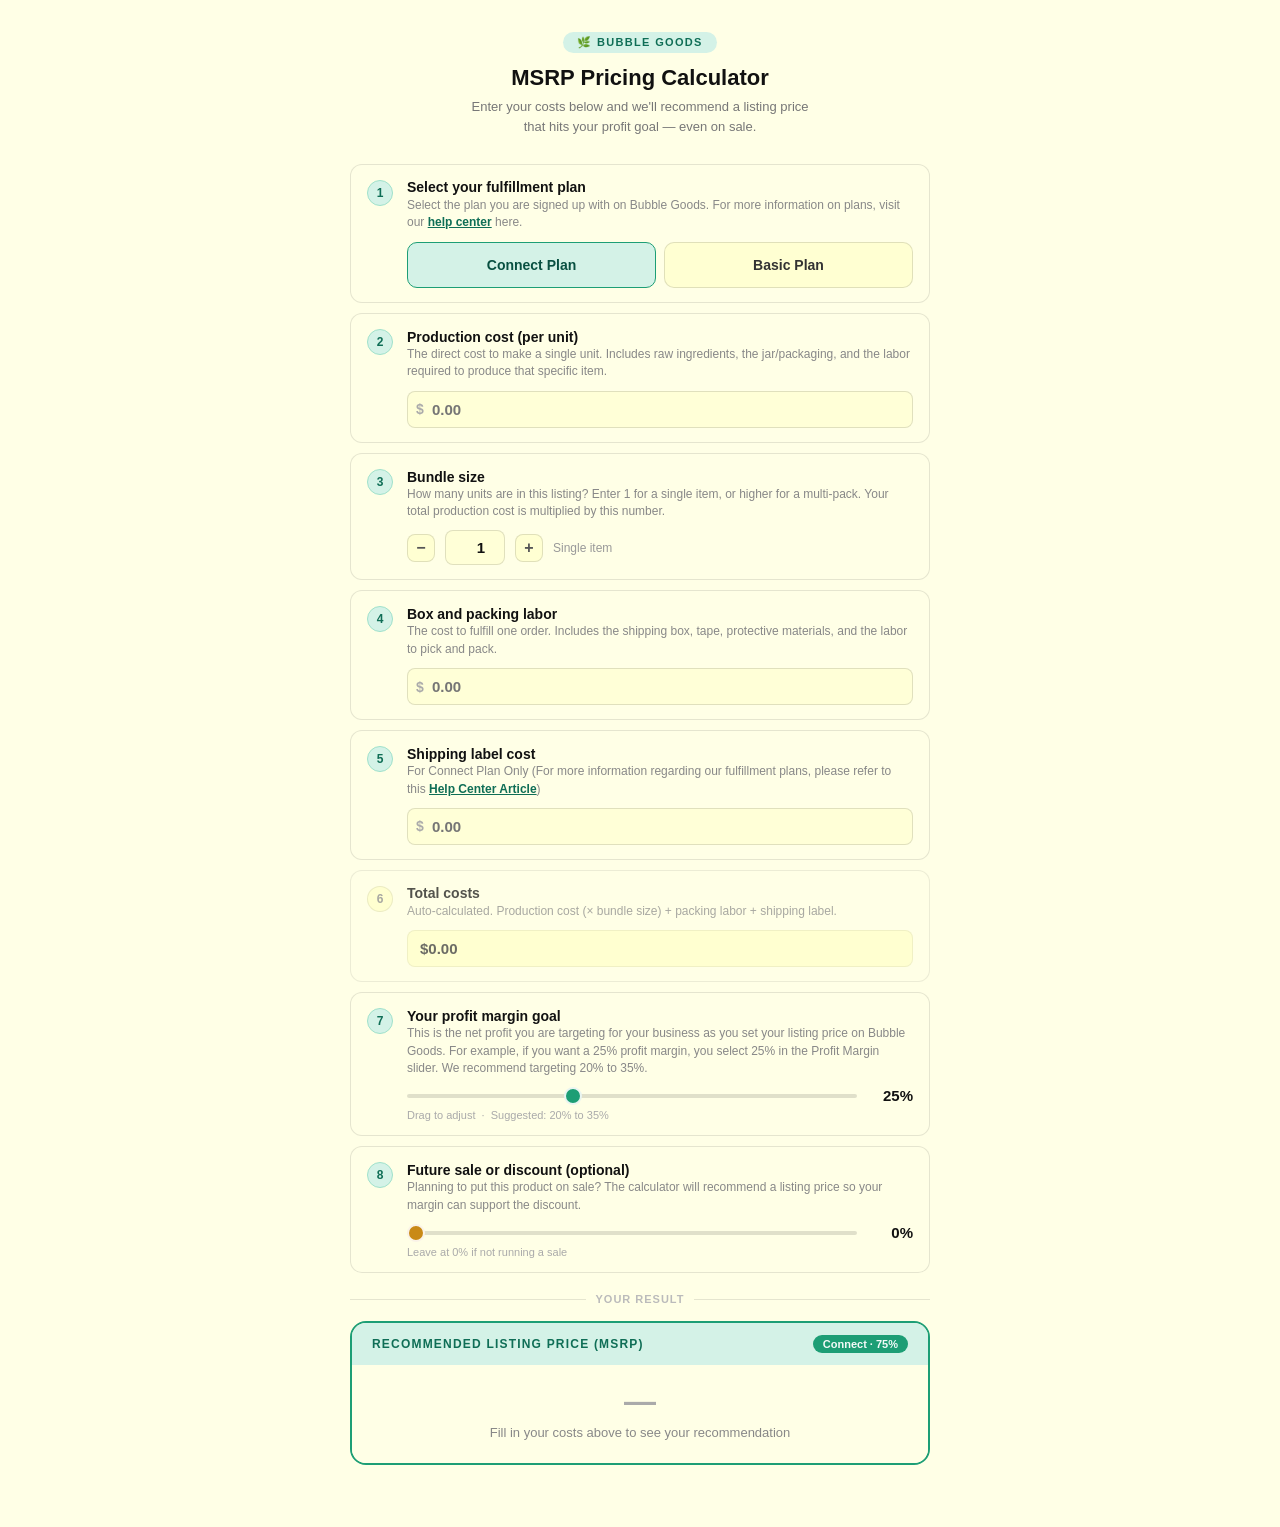
==== calculator.html @ 81b09c40 "Refine step descriptions and add help center link Updated step descriptions and added help center li" ====
<!DOCTYPE html>
<html lang="en">
<head>
<meta charset="UTF-8">
<meta name="viewport" content="width=device-width, initial-scale=1.0">
<title>Bubble Goods MSRP Calculator</title>
<style>
  * { box-sizing: border-box; margin: 0; padding: 0; }

  body {
    font-family: -apple-system, BlinkMacSystemFont, 'Segoe UI', Helvetica, Arial, sans-serif;
    background: #FFFFE6;
    color: #1a1a1a;
    padding: 32px 20px 48px;
  }
  .wrap { max-width: 580px; margin: 0 auto; }

  /* ── Header ── */
  .header { text-align: center; margin-bottom: 28px; }
  .eyebrow { display: inline-block; font-size: 11px; font-weight: 700; letter-spacing: 0.12em; text-transform: uppercase; color: #0f6e56; background: #d4f2e7; border-radius: 99px; padding: 4px 14px; margin-bottom: 12px; }
  .main-title { font-size: 22px; font-weight: 700; color: #111; margin-bottom: 6px; }
  .main-sub { font-size: 13px; color: #777; line-height: 1.5; }

  /* ── Step list ── */
  .step-list { display: flex; flex-direction: column; gap: 10px; margin-bottom: 20px; }
  .step-card { background: #FFFFE6; border: 1px solid rgba(0,0,0,0.1); border-radius: 12px; padding: 14px 16px; display: flex; align-items: flex-start; gap: 14px; }
  .step-card.dimmed { opacity: 0.72; }
  .step-card.hidden { display: none; }
  .snum { width: 26px; height: 26px; border-radius: 50%; background: #FFFFC8; border: 1px solid rgba(0,0,0,0.1); font-size: 12px; font-weight: 700; color: #888; display: flex; align-items: center; justify-content: center; flex-shrink: 0; margin-top: 1px; }
  .snum.green { background: #d4f2e7; color: #0f6e56; border-color: #9fe1cb; }
  .sbody { flex: 1; min-width: 0; } /* min-width: 0 prevents flex item from overflowing parent */
  .slabel { font-size: 14px; font-weight: 700; color: #111; margin-bottom: 2px; }
  .sdesc { font-size: 12px; color: #888; margin-bottom: 10px; line-height: 1.45; }
  .sdesc a { color: #0f6e56; text-decoration: underline; font-weight: 600; }
  .sdesc a:hover { color: #074d35; }

  /* ── Plan picker ── */
  .plan-picker { display: grid; grid-template-columns: 1fr 1fr; gap: 8px; }
  .plan-btn { padding: 14px 8px; border: 1.5px solid rgba(0,0,0,0.12); border-radius: 10px; background: #FFFFD2; cursor: pointer; text-align: center; transition: all 0.15s; font: inherit; }
  .plan-btn:hover { border-color: rgba(0,0,0,0.25); }
  .plan-btn:focus-visible { outline: 2px solid #1d9e75; outline-offset: 2px; }
  .plan-btn[aria-pressed="true"] { border-color: #1d9e75; background: #d4f2e7; }
  .plan-btn .pname { font-size: 14px; font-weight: 700; color: #333; display: block; }
  .plan-btn[aria-pressed="true"] .pname { color: #085041; }

  /* ── Inputs ── */
  .input-wrap { position: relative; }
  .ipfx { position: absolute; left: 9px; top: 50%; transform: translateY(-50%); font-size: 14px; font-weight: 600; color: #aaa; pointer-events: none; }
  .step-input { width: 100%; padding: 9px 12px 9px 24px; border: 1.5px solid rgba(0,0,0,0.12); border-radius: 8px; font-size: 15px; font-weight: 600; color: #111; background: #FFFFD7; outline: none; transition: border-color 0.15s; -moz-appearance: textfield; }
  .step-input.no-prefix { padding-left: 12px; }
  .step-input::-webkit-outer-spin-button,
  .step-input::-webkit-inner-spin-button { -webkit-appearance: none; margin: 0; }
  .step-input:focus { border-color: #1d9e75; background: rgba(255,255,255,0.9); }
  .step-input:focus-visible { outline: 2px solid #1d9e75; outline-offset: 1px; }
  .step-input.has-error { border-color: #c0392b; background: #fff8f8; }
  .step-input.disabled-look { opacity: 0.5; cursor: not-allowed; }

  .field-error { display: none; font-size: 11px; color: #c0392b; margin-top: 5px; font-weight: 600; }
  .field-error.visible { display: block; }
  .field-warn { display: none; font-size: 11px; color: #996600; margin-top: 5px; font-weight: 600; }
  .field-warn.visible { display: block; }

  .auto-val { font-size: 15px; font-weight: 700; color: #333; background: #FFFFC8; border: 1px solid rgba(0,0,0,0.08); border-radius: 8px; padding: 9px 12px; }

  /* ── Sliders ── */
  .slider-row { display: flex; align-items: center; gap: 12px; margin-top: 4px; }
  .slider-track { flex: 1; -webkit-appearance: none; appearance: none; height: 4px; border-radius: 2px; background: rgba(0,0,0,0.12); outline: none; cursor: pointer; }
  .slider-track::-webkit-slider-thumb { -webkit-appearance: none; width: 18px; height: 18px; border-radius: 50%; background: #1d9e75; border: 2px solid rgba(255,255,255,0.9); cursor: pointer; }
  .slider-track::-moz-range-thumb { width: 18px; height: 18px; border-radius: 50%; background: #1d9e75; border: 2px solid rgba(255,255,255,0.9); cursor: pointer; }
  .slider-track:focus-visible { outline: 2px solid #1d9e75; outline-offset: 4px; border-radius: 4px; }
  .slider-track.discount-track::-webkit-slider-thumb { background: #c98a16; }
  .slider-track.discount-track::-moz-range-thumb { background: #c98a16; }
  .slider-val { font-size: 15px; font-weight: 700; color: #111; min-width: 44px; text-align: right; }
  .slider-hint { font-size: 11px; color: #aaa; margin-top: 5px; }

  /* ── Bundle stepper ── */
  .bundle-row { display: flex; align-items: center; gap: 10px; }
  .bundle-btn { width: 28px; height: 28px; border: 1.5px solid rgba(0,0,0,0.12); border-radius: 8px; background: #FFFFD2; font-size: 16px; font-weight: 700; color: #555; cursor: pointer; display: flex; align-items: center; justify-content: center; flex-shrink: 0; font-family: inherit; }
  .bundle-btn:hover { border-color: #1d9e75; color: #1d9e75; }
  .bundle-btn:focus-visible { outline: 2px solid #1d9e75; outline-offset: 2px; }
  .bundle-input { width: 60px; text-align: center; padding: 8px 0; }
  .bundle-hint { font-size: 12px; color: #999; }

  /* ── Divider ── */
  .divider { display: flex; align-items: center; gap: 10px; margin: 20px 0 16px; }
  .divider-line { flex: 1; height: 1px; background: rgba(0,0,0,0.1); }
  .divider-text { font-size: 11px; font-weight: 700; letter-spacing: 0.09em; text-transform: uppercase; color: #bbb; }

  /* ── Result card ── */
  .result-card { border: 2px solid #1d9e75; border-radius: 16px; overflow: hidden; margin-bottom: 14px; }
  .result-header { background: #d4f2e7; padding: 12px 20px; display: flex; align-items: center; justify-content: space-between; flex-wrap: wrap; gap: 6px; }
  .result-label-text { font-size: 12px; font-weight: 700; text-transform: uppercase; letter-spacing: 0.1em; color: #0f6e56; }
  .result-badges { display: flex; gap: 6px; flex-wrap: wrap; }
  .result-badge { font-size: 11px; font-weight: 700; background: #1d9e75; color: rgba(255,255,255,0.95); border-radius: 99px; padding: 3px 10px; }
  .result-badge.bundle { background: #2c7be5; }
  .result-badge.sale { background: #c98a16; }
  .result-body { padding: 20px; text-align: center; background: #FFFFE6; }
  .result-price { font-size: 48px; font-weight: 800; color: #085041; line-height: 1; margin-bottom: 6px; transition: color 0.15s; }
  .result-price.muted { color: #aaa; font-size: 32px; }
  .result-price.error-color { color: #c0392b; font-size: 22px; }
  .result-hint { font-size: 13px; color: #888; line-height: 1.5; }

  /* ── Sale preview ── */
  .sale-preview { display: none; margin-top: 14px; padding-top: 14px; border-top: 1px dashed rgba(0,0,0,0.15); }
  .sale-preview.visible { display: block; }
  .sale-row { display: flex; justify-content: space-between; align-items: center; padding: 4px 0; font-size: 13px; color: #666; }
  .sale-row span:last-child { font-weight: 700; color: #333; }
  .sale-row.highlight span:last-child { color: #c98a16; font-size: 15px; }
  .sale-row.profit-pos span:last-child { color: #0f6e56; }
  .sale-row.profit-neg span:last-child { color: #c0392b; }

  /* ── Summary box ── */
  .summary-box { background: #FFFFD2; border: 1px solid rgba(0,0,0,0.08); border-radius: 12px; padding: 14px 16px; margin-bottom: 12px; display: none; }
  .srow { display: flex; justify-content: space-between; font-size: 13px; padding: 3px 0; color: #666; }
  .srow span:last-child { font-weight: 600; color: #333; }
  .srow.stotal { font-weight: 700; color: #111; border-top: 1px solid rgba(0,0,0,0.08); margin-top: 6px; padding-top: 8px; }
  .srow.stotal span:last-child { color: #111; }
  .srow.ssep { margin-top: 8px; }

  /* ── Alerts ── */
  .alert { display: none; border-radius: 10px; padding: 11px 14px; font-size: 12px; line-height: 1.55; margin-bottom: 10px; }
  .alert.visible { display: block; }
  .alert-warn { background: #fff8ec; border: 1px solid #f0c060; color: #7a5000; }
  .alert-warn strong { color: #5a3800; }
  .alert-error { background: #fff0f0; border: 1px solid #f5a0a0; color: #8b1a1a; }
  .alert-error strong { color: #6b0000; }

  /* ── Smart shipping warning ── */
  .smart-warning { display: none; background: #fff8ec; border: 1.5px solid #f0c060; border-radius: 12px; padding: 14px 16px; margin-bottom: 12px; font-size: 13px; color: #5a3800; line-height: 1.55; }
  .smart-warning.visible { display: block; }
  .smart-warning .sw-title { display: flex; align-items: center; gap: 6px; font-weight: 700; color: #5a3800; margin-bottom: 4px; font-size: 13px; }
  .smart-warning .sw-icon { font-size: 14px; }
  .smart-warning strong { color: #3a2400; }
  .smart-warning .sw-suggest { margin-top: 6px; padding-top: 6px; border-top: 1px dashed rgba(122,80,0,0.3); font-size: 12px; color: #7a5000; }

  /* Screen reader only */
  .sr-only { position: absolute; width: 1px; height: 1px; padding: 0; margin: -1px; overflow: hidden; clip: rect(0,0,0,0); white-space: nowrap; border: 0; }
</style>
</head>
<body>
<div class="wrap">

  <header class="header">
    <div class="eyebrow">🌿 Bubble Goods</div>
    <h1 class="main-title">MSRP Pricing Calculator</h1>
    <p class="main-sub">Enter your costs below and we'll recommend a listing price<br>that hits your profit goal — even on sale.</p>
  </header>

  <div class="step-list">

    <!-- Step 1: Plan selection -->
    <div class="step-card" data-step>
      <div class="snum green" aria-hidden="true">1</div>
      <div class="sbody">
        <div class="slabel" id="step-1-label">Select your fulfillment plan</div>
        <div class="sdesc" id="step-1-desc">Select the plan you are signed up with on Bubble Goods. For more information on plans, visit our <a href="https://bubblegoods.zendesk.com/hc/en-us/articles/29659182467604-Selling-on-Bubble-Goods-Plans-Fees-Fulfillment-Overview" target="_blank" rel="noopener noreferrer">help center</a> here.</div>
        <div class="plan-picker" role="group" aria-labelledby="step-1-label">
          <button type="button" class="plan-btn" id="btn-connect" aria-pressed="true" data-plan="connect">
            <span class="pname">Connect Plan</span>
          </button>
          <button type="button" class="plan-btn" id="btn-basic" aria-pressed="false" data-plan="basic">
            <span class="pname">Basic Plan</span>
          </button>
        </div>
      </div>
    </div>

    <!-- Step 2: Production cost -->
    <div class="step-card" data-step>
      <div class="snum green" aria-hidden="true">2</div>
      <div class="sbody">
        <label class="slabel" for="cogs">Production cost (per unit)</label>
        <div class="sdesc" id="cogs-desc">The direct cost to make a single unit. Includes raw ingredients, the jar/packaging, and the labor required to produce that specific item.</div>
        <div class="input-wrap">
          <span class="ipfx" aria-hidden="true">$</span>
          <input class="step-input" type="number" id="cogs" min="0" step="0.01" placeholder="0.00" inputmode="decimal" autocomplete="off" aria-describedby="cogs-desc cogs-err cogs-warn">
        </div>
        <div class="field-error" id="cogs-err" role="alert"></div>
        <div class="field-warn" id="cogs-warn" aria-live="polite"></div>
      </div>
    </div>

    <!-- Step 3: Bundle size -->
    <div class="step-card" data-step>
      <div class="snum green" aria-hidden="true">3</div>
      <div class="sbody">
        <label class="slabel" for="bundle">Bundle size</label>
        <div class="sdesc" id="bundle-desc">How many units are in this listing? Enter 1 for a single item, or higher for a multi-pack. Your total production cost is multiplied by this number.</div>
        <div class="bundle-row">
          <button type="button" class="bundle-btn" id="bundle-minus" aria-label="Decrease bundle size">−</button>
          <input class="step-input bundle-input no-prefix" type="number" id="bundle" min="1" max="50" step="1" value="1" inputmode="numeric" autocomplete="off" aria-describedby="bundle-desc bundle-warn">
          <button type="button" class="bundle-btn" id="bundle-plus" aria-label="Increase bundle size">+</button>
          <span class="bundle-hint" id="bundle-hint" aria-live="polite">Single item</span>
        </div>
        <div class="field-warn" id="bundle-warn" aria-live="polite"></div>
      </div>
    </div>

    <!-- Step 4: Fulfillment -->
    <div class="step-card" data-step>
      <div class="snum green" aria-hidden="true">4</div>
      <div class="sbody">
        <label class="slabel" for="fulfillment">Box and packing labor</label>
        <div class="sdesc" id="ful-desc">The cost to fulfill one order. Includes the shipping box, tape, protective materials, and the labor to pick and pack.</div>
        <div class="input-wrap">
          <span class="ipfx" aria-hidden="true">$</span>
          <input class="step-input" type="number" id="fulfillment" min="0" step="0.01" placeholder="0.00" inputmode="decimal" autocomplete="off" aria-describedby="ful-desc ful-err ful-warn">
        </div>
        <div class="field-error" id="ful-err" role="alert"></div>
        <div class="field-warn" id="ful-warn" aria-live="polite"></div>
      </div>
    </div>

    <!-- Step 5: Shipping (hidden when Basic Plan selected) -->
    <div class="step-card" id="shipping-card" data-step>
      <div class="snum green" aria-hidden="true">5</div>
      <div class="sbody">
        <label class="slabel" for="shipping">Shipping label cost</label>
        <div class="sdesc" id="ship-desc"></div>
        <div class="input-wrap">
          <span class="ipfx" aria-hidden="true">$</span>
          <input class="step-input" type="number" id="shipping" min="0" step="0.01" placeholder="0.00" inputmode="decimal" autocomplete="off" aria-describedby="ship-desc ship-err ship-warn">
        </div>
        <div class="field-error" id="ship-err" role="alert"></div>
        <div class="field-warn" id="ship-warn" aria-live="polite"></div>
      </div>
    </div>

    <!-- Step 6: Total costs (auto) -->
    <div class="step-card dimmed" data-step>
      <div class="snum" aria-hidden="true">6</div>
      <div class="sbody">
        <div class="slabel">Total costs</div>
        <div class="sdesc">Auto-calculated. Production cost (× bundle size) + packing labor + shipping label.</div>
        <div class="auto-val" id="total-display" aria-live="polite">$0.00</div>
      </div>
    </div>

    <!-- Step 7: Margin slider -->
    <div class="step-card" data-step>
      <div class="snum green" aria-hidden="true">7</div>
      <div class="sbody">
        <label class="slabel" for="margin">Your profit margin goal</label>
        <div class="sdesc" id="margin-desc">This is the net profit you are targeting for your business as you set your listing price on Bubble Goods. For example, if you want a 25% profit margin, you select 25% in the Profit Margin slider. We recommend targeting 20% to 35%.</div>
        <div class="slider-row">
          <input class="slider-track" type="range" id="margin" min="5" max="60" value="25" step="1" aria-describedby="margin-desc margin-warn" aria-valuemin="5" aria-valuemax="60" aria-valuenow="25">
          <span class="slider-val" id="margin-display" aria-live="polite">25%</span>
        </div>
        <div class="slider-hint">Drag to adjust &nbsp;·&nbsp; Suggested: 20% to 35%</div>
        <div class="field-warn" id="margin-warn" style="margin-top:6px;" aria-live="polite"></div>
      </div>
    </div>

    <!-- Step 8: Discount slider -->
    <div class="step-card" data-step>
      <div class="snum green" aria-hidden="true">8</div>
      <div class="sbody">
        <label class="slabel" for="discount">Future sale or discount (optional)</label>
        <div class="sdesc" id="discount-desc">Planning to put this product on sale? The calculator will recommend a listing price so your margin can support the discount.</div>
        <div class="slider-row">
          <input class="slider-track discount-track" type="range" id="discount" min="0" max="60" value="0" step="1" aria-describedby="discount-desc discount-warn" aria-valuemin="0" aria-valuemax="60" aria-valuenow="0">
          <span class="slider-val" id="discount-display" aria-live="polite">0%</span>
        </div>
        <div class="slider-hint">Leave at 0% if not running a sale</div>
        <div class="field-warn" id="discount-warn" style="margin-top:6px;" aria-live="polite"></div>
      </div>
    </div>

  </div>

  <!-- Alerts -->
  <div class="alert alert-error" id="alert-denom-error" role="alert">
    <strong>Margin too high:</strong> Your profit goal cannot equal or exceed your plan share percentage. Either lower your margin goal or switch to a higher-share plan.
  </div>
  <div class="alert alert-warn" id="alert-denom-small" role="alert">
    <strong>Heads up — extreme result:</strong> Your margin goal is very close to your plan share, which produces an unusually high price. Consider lowering your margin slightly for a realistic listing price.
  </div>

  <div class="divider" role="presentation">
    <div class="divider-line"></div>
    <div class="divider-text">Your result</div>
    <div class="divider-line"></div>
  </div>

  <!-- Result -->
  <section class="result-card" aria-labelledby="result-label">
    <div class="result-header">
      <span class="result-label-text" id="result-label">Recommended listing price (MSRP)</span>
      <span class="result-badges" id="result-badges">
        <span class="result-badge">Connect · 75%</span>
      </span>
    </div>
    <div class="result-body">
      <div class="result-price muted" id="msrp-output" aria-live="polite">—</div>
      <div class="result-hint" id="msrp-hint">Fill in your costs above to see your recommendation</div>

      <div class="sale-preview" id="sale-preview">
        <div class="sale-row highlight">
          <span>Sale price (after <span id="sale-pct">0%</span> off)</span>
          <span id="sale-price">$0.00</span>
        </div>
        <div class="sale-row">
          <span>Revenue you keep (after platform share)</span>
          <span id="sale-revenue">$0.00</span>
        </div>
        <div class="sale-row">
          <span>Total costs</span>
          <span id="sale-costs">$0.00</span>
        </div>
        <div class="sale-row profit-pos" id="sale-profit-row">
          <span>Your profit per order at sale price</span>
          <span id="sale-profit">$0.00</span>
        </div>
      </div>
    </div>
  </section>

  <!-- Summary -->
  <div class="summary-box" id="summary-box">
    <div class="srow"><span>Production cost (per unit)</span><span id="s-cogs">$0.00</span></div>
    <div class="srow"><span>Bundle size</span><span id="s-bundle">1</span></div>
    <div class="srow"><span>Total production cost</span><span id="s-prod-total">$0.00</span></div>
    <div class="srow"><span>Box and packing</span><span id="s-ful">$0.00</span></div>
    <div class="srow"><span>Shipping label</span><span id="s-ship">$0.00</span></div>
    <div class="srow stotal"><span>Total costs</span><span id="s-total">$0.00</span></div>
    <div class="srow ssep"><span id="s-plan-lbl">Plan share</span><span id="s-plan-val">0.75</span></div>
    <div class="srow"><span id="s-margin-lbl">Profit goal</span><span id="s-margin-val">0.25</span></div>
    <div class="srow" id="s-discount-row" style="display:none;"><span id="s-discount-lbl">Sale discount buffer</span><span id="s-discount-val">0.00</span></div>
    <div class="srow stotal"><span>Effective net share</span><span id="s-net">0.50</span></div>
  </div>

  <!-- Smart shipping warning -->
  <div class="smart-warning" id="smart-warning" role="alert" aria-live="polite">
    <div class="sw-title"><span class="sw-icon" aria-hidden="true">⚠</span><span id="sw-title-text">Heads up — shipping label cost missing</span></div>
    <div id="sw-body"></div>
    <div class="sw-suggest" id="sw-suggest"></div>
  </div>

</div>

<script>
'use strict';

(function () {

  // =====================
  // CONSTANTS
  // =====================
  const PLAN_SHARES = Object.freeze({ connect: 0.75, basic: 0.65 });
  const FREE_SHIPPING_THRESHOLD = 80;
  const MAX_REASONABLE_MSRP = 10000;
  const HIGH_INPUT_WARNING = 999.99;
  const MIN_SAFE_MARGIN = 10;
  const MAX_SAFE_MARGIN = 45;
  const HIGH_DISCOUNT_WARNING = 50;
  const HIGH_BUNDLE_WARNING = 12;
  const EXTREME_DENOMINATOR = 0.05;
  const MIN_BUNDLE = 1;
  const MAX_BUNDLE = 50;
  const DEFAULT_MARGIN = 25;
  const TYPICAL_SHIPPING_COST = 10.50;
  const HELP_CENTER_URL = 'https://bubblegoods.zendesk.com/hc/en-us/articles/29659182467604-Selling-on-Bubble-Goods-Plans-Fees-Fulfillment-Overview';

  // =====================
  // STATE
  // =====================
  let plan = 'connect';
  const dom = {}; // DOM cache, populated by cacheElements()

  // =====================
  // UTILS
  // =====================
  function sanitizeMoney(raw) {
    if (raw === '' || raw === null || raw === undefined) return 0;
    const n = parseFloat(raw);
    if (!Number.isFinite(n) || n < 0) return 0;
    return Math.round(n * 100) / 100;
  }

  function sanitizeInt(raw, min, max) {
    if (raw === '' || raw === null || raw === undefined) return min;
    const n = parseInt(raw, 10);
    if (!Number.isFinite(n)) return min;
    if (n < min) return min;
    if (n > max) return max;
    return n;
  }

  function fmtMoney(n) {
    if (!Number.isFinite(n)) return '—';
    const sign = n < 0 ? '-' : '';
    return sign + '$' + Math.abs(n).toLocaleString('en-US', { minimumFractionDigits: 2, maximumFractionDigits: 2 });
  }

  function round2(n) {
    return Math.round(n * 100) / 100;
  }

  function round3(n) {
    return Math.round(n * 1000) / 1000;
  }

  // =====================
  // DOM CACHE
  // =====================
  function cacheElements() {
    const ids = [
      'btn-connect', 'btn-basic',
      'cogs', 'cogs-err', 'cogs-warn',
      'bundle', 'bundle-minus', 'bundle-plus', 'bundle-hint', 'bundle-warn',
      'fulfillment', 'ful-err', 'ful-warn',
      'shipping', 'shipping-card', 'ship-desc', 'ship-err', 'ship-warn',
      'total-display',
      'margin', 'margin-display', 'margin-warn',
      'discount', 'discount-display', 'discount-warn',
      'alert-denom-error', 'alert-denom-small',
      'result-badges', 'msrp-output', 'msrp-hint',
      'sale-preview', 'sale-pct', 'sale-price', 'sale-revenue', 'sale-costs', 'sale-profit', 'sale-profit-row',
      'summary-box', 's-cogs', 's-bundle', 's-prod-total', 's-ful', 's-ship', 's-total',
      's-plan-lbl', 's-plan-val', 's-margin-lbl', 's-margin-val',
      's-discount-row', 's-discount-lbl', 's-discount-val', 's-net',
      'smart-warning', 'sw-title-text', 'sw-body', 'sw-suggest'
    ];
    ids.forEach(function (id) {
      const camel = id.replace(/-([a-z])/g, function (_, c) { return c.toUpperCase(); });
      dom[camel] = document.getElementById(id);
    });
  }

  // =====================
  // DOM HELPERS
  // =====================
  function setFieldMessage(el, msg) {
    if (!el) return;
    el.textContent = msg;
    el.classList.toggle('visible', !!msg);
  }

  function clearFieldMessages(errEl, warnEl) {
    setFieldMessage(errEl, '');
    setFieldMessage(warnEl, '');
  }

  function showAlert(el) { if (el) el.classList.add('visible'); }
  function hideAlert(el) { if (el) el.classList.remove('visible'); }

  // Safely build markup with bold spans / links without using innerHTML for user data.
  // parts: array of strings or { text, bold } or { text, link }
  function buildMixedText(parts) {
    const frag = document.createDocumentFragment();
    parts.forEach(function (p) {
      if (typeof p === 'string') {
        frag.appendChild(document.createTextNode(p));
      } else if (p && p.text) {
        if (p.link) {
          const a = document.createElement('a');
          a.href = p.link;
          a.target = '_blank';
          a.rel = 'noopener noreferrer';
          a.textContent = p.text;
          frag.appendChild(a);
        } else if (p.bold) {
          const strong = document.createElement('strong');
          strong.textContent = p.text;
          frag.appendChild(strong);
        } else {
          frag.appendChild(document.createTextNode(p.text));
        }
      }
    });
    return frag;
  }

  function replaceChildren(el, node) {
    while (el.firstChild) el.removeChild(el.firstChild);
    if (node) el.appendChild(node);
  }

  // Renumber visible step cards 1..N so hiding a step doesn't leave a gap.
  function renumberSteps() {
    const cards = document.querySelectorAll('.step-card[data-step]');
    let n = 0;
    cards.forEach(function (card) {
      if (card.classList.contains('hidden')) return;
      n++;
      const snum = card.querySelector('.snum');
      if (snum) snum.textContent = String(n);
    });
  }

  // =====================
  // EVENT HANDLERS
  // =====================
  function setPlan(newPlan) {
    plan = newPlan;
    dom.btnConnect.setAttribute('aria-pressed', newPlan === 'connect' ? 'true' : 'false');
    dom.btnBasic.setAttribute('aria-pressed', newPlan === 'basic' ? 'true' : 'false');

    if (newPlan === 'basic') {
      // Hide the entire shipping step on Basic Plan
      dom.shippingCard.classList.add('hidden');
      dom.shipping.value = '0.00';
      dom.shipping.setAttribute('readonly', 'true');
      dom.shipping.classList.add('disabled-look');
    } else {
      // Connect Plan: show step 5 with a description that links to the help center
      dom.shippingCard.classList.remove('hidden');
      replaceChildren(dom.shipDesc, buildMixedText([
        'For Connect Plan Only (For more information regarding our fulfillment plans, please refer to this ',
        { text: 'Help Center Article', link: HELP_CENTER_URL },
        ')'
      ]));
      dom.shipping.removeAttribute('readonly');
      dom.shipping.classList.remove('disabled-look');
    }

    renumberSteps();
    clearFieldMessages(dom.shipErr, dom.shipWarn);
    calc();
  }

  function onMoneyInput(input, errEl, warnEl) {
    clearFieldMessages(errEl, warnEl);
    input.classList.remove('has-error');
    const raw = input.value;
    if (raw !== '' && parseFloat(raw) < 0) {
      input.classList.add('has-error');
      setFieldMessage(errEl, 'Value cannot be negative. Enter 0 or a positive amount.');
    }
    calc();
  }

  function onMoneyBlur(input, errEl, warnEl) {
    clearFieldMessages(errEl, warnEl);
    input.classList.remove('has-error');
    const raw = input.value;
    if (raw === '' || raw === null) { input.value = ''; calc(); return; }
    const n = parseFloat(raw);
    if (!Number.isFinite(n)) {
      input.value = '';
      setFieldMessage(errEl, 'Please enter a valid number.');
      input.classList.add('has-error');
      calc();
      return;
    }
    if (n < 0) {
      input.value = '0.00';
      setFieldMessage(warnEl, 'Negative values are not valid here. Reset to $0.00.');
      calc();
      return;
    }
    input.value = n.toFixed(2);
    if (n > HIGH_INPUT_WARNING) {
      setFieldMessage(warnEl, 'This is a high value — double-check it looks right.');
    }
    calc();
  }

  function adjustBundle(delta) {
    const current = sanitizeInt(dom.bundle.value, MIN_BUNDLE, MAX_BUNDLE);
    let next = current + delta;
    if (next < MIN_BUNDLE) next = MIN_BUNDLE;
    if (next > MAX_BUNDLE) next = MAX_BUNDLE;
    dom.bundle.value = next;
    onBundleInput();
  }

  function onBundleInput() {
    const raw = dom.bundle.value;
    setFieldMessage(dom.bundleWarn, '');
    dom.bundle.classList.remove('has-error');
    const parsed = parseInt(raw, 10);
    if (raw !== '' && (parsed < 1 || !Number.isFinite(parsed))) {
      dom.bundle.classList.add('has-error');
    }
    const n = sanitizeInt(raw, MIN_BUNDLE, MAX_BUNDLE);
    dom.bundleHint.textContent = n === 1 ? 'Single item' : n + '-pack bundle';
    calc();
  }

  function onBundleBlur() {
    const n = sanitizeInt(dom.bundle.value, MIN_BUNDLE, MAX_BUNDLE);
    dom.bundle.value = String(n);
    dom.bundle.classList.remove('has-error');
    setFieldMessage(dom.bundleWarn, '');
    if (n >= HIGH_BUNDLE_WARNING) {
      setFieldMessage(dom.bundleWarn, 'A large bundle is unusual — double-check this is intentional.');
    }
    onBundleInput();
  }

  function onMarginInput() {
    const v = parseInt(dom.margin.value, 10);
    dom.marginDisplay.textContent = v + '%';
    dom.margin.setAttribute('aria-valuenow', String(v));
    setFieldMessage(dom.marginWarn, '');
    if (v < MIN_SAFE_MARGIN) {
      setFieldMessage(dom.marginWarn, 'A margin below 10% may not be sustainable. Consider at least 20%.');
    } else if (v > MAX_SAFE_MARGIN) {
      setFieldMessage(dom.marginWarn, 'A margin above 45% is unusually high and may make your listing price uncompetitive.');
    }
    calc();
  }

  function onDiscountInput() {
    const v = parseInt(dom.discount.value, 10);
    dom.discountDisplay.textContent = v + '%';
    dom.discount.setAttribute('aria-valuenow', String(v));
    setFieldMessage(dom.discountWarn, '');
    if (v >= HIGH_DISCOUNT_WARNING) {
      setFieldMessage(dom.discountWarn, 'Discounts of 50% or more require very high markups and may not be sustainable long term.');
    }
    calc();
  }

  // =====================
  // BADGE RENDERING (no innerHTML)
  // =====================
  function renderBadges(share, bundleSize, discountPct) {
    const container = dom.resultBadges;
    while (container.firstChild) container.removeChild(container.firstChild);

    const planBadge = document.createElement('span');
    planBadge.className = 'result-badge';
    planBadge.textContent = (plan === 'connect' ? 'Connect' : 'Basic') + ' · ' + Math.round(share * 100) + '%';
    container.appendChild(planBadge);

    if (bundleSize > 1) {
      const bundleBadge = document.createElement('span');
      bundleBadge.className = 'result-badge bundle';
      bundleBadge.textContent = bundleSize + '-pack';
      container.appendChild(bundleBadge);
    }
    if (discountPct > 0) {
      const saleBadge = document.createElement('span');
      saleBadge.className = 'result-badge sale';
      saleBadge.textContent = discountPct + '% sale ready';
      container.appendChild(saleBadge);
    }
  }

  // =====================
  // SMART WARNING
  // =====================
  function renderSmartWarning(cogs, fulfillment, shipping) {
    dom.smartWarning.classList.remove('visible');

    if (plan !== 'connect') return;

    // Don't show until user has started entering data
    if (cogs <= 0 && fulfillment <= 0) return;

    // If shipping is entered, no warning
    if (shipping > 0) return;

    // Connect Plan + missing shipping cost = almost certainly a mistake
    dom.swTitleText.textContent = 'Heads up — shipping label cost missing';

    replaceChildren(dom.swBody, buildMixedText([
      'On the Connect Plan, ',
      { text: 'you are responsible for the shipping label', bold: true },
      ' whenever a customer\u2019s order crosses ',
      { text: '$' + FREE_SHIPPING_THRESHOLD, bold: true },
      ' — they get free shipping, but the label cost comes out of your pocket. Leaving this at $0.00 means the recommended price above may not protect your margin on larger orders.'
    ]));

    replaceChildren(dom.swSuggest, buildMixedText([
      { text: 'What to do: ', bold: true },
      'Enter your actual shipping label cost in Step 5 — typically around ',
      { text: '$' + TYPICAL_SHIPPING_COST.toFixed(2), bold: true },
      '.'
    ]));

    dom.smartWarning.classList.add('visible');
  }

  // =====================
  // MAIN CALCULATION
  // =====================
  function calc() {
    const share = PLAN_SHARES[plan];
    const cogs = sanitizeMoney(dom.cogs.value);
    const bundleSize = sanitizeInt(dom.bundle.value, MIN_BUNDLE, MAX_BUNDLE);
    const ful = sanitizeMoney(dom.fulfillment.value);
    const ship = plan === 'basic' ? 0 : sanitizeMoney(dom.shipping.value);
    const marginPct = parseInt(dom.margin.value, 10);
    const margin = marginPct / 100;
    const discountPct = parseInt(dom.discount.value, 10);
    const discount = discountPct / 100;

    const prodTotal = round2(cogs * bundleSize);
    const total = round2(prodTotal + ful + ship);
    const saleFactor = round3(1 - discount);
    const effectiveDenom = round3((share - margin) * saleFactor);

    // Update auto-fields and summary
    dom.totalDisplay.textContent = fmtMoney(total);
    renderBadges(share, bundleSize, discountPct);

    dom.sCogs.textContent = fmtMoney(cogs);
    dom.sBundle.textContent = bundleSize === 1 ? '1 (single item)' : bundleSize + '-pack';
    dom.sProdTotal.textContent = fmtMoney(prodTotal);
    dom.sFul.textContent = fmtMoney(ful);
    dom.sShip.textContent = fmtMoney(ship);
    dom.sTotal.textContent = fmtMoney(total);
    dom.sPlanLbl.textContent = 'Plan share (' + Math.round(share * 100) + '%)';
    dom.sPlanVal.textContent = share.toFixed(2);
    dom.sMarginLbl.textContent = 'Profit goal (' + marginPct + '%)';
    dom.sMarginVal.textContent = margin.toFixed(2);

    if (discountPct > 0) {
      dom.sDiscountLbl.textContent = 'Sale buffer (' + discountPct + '% off)';
      dom.sDiscountVal.textContent = '× ' + saleFactor.toFixed(2);
      dom.sDiscountRow.style.display = 'flex';
    } else {
      dom.sDiscountRow.style.display = 'none';
    }
    dom.sNet.textContent = effectiveDenom.toFixed(3);

    // Reset all alerts
    hideAlert(dom.alertDenomError);
    hideAlert(dom.alertDenomSmall);
    dom.salePreview.classList.remove('visible');
    dom.smartWarning.classList.remove('visible');

    // Denominator validation
    if ((share - margin) <= 0 || effectiveDenom <= 0) {
      dom.msrpOutput.className = 'result-price error-color';
      dom.msrpOutput.textContent = 'Cannot calculate';
      dom.msrpHint.textContent = 'Your margin or discount makes profit impossible at this plan share.';
      dom.summaryBox.style.display = 'none';
      showAlert(dom.alertDenomError);
      return;
    }

    // No costs entered yet
    if (total === 0) {
      dom.msrpOutput.className = 'result-price muted';
      dom.msrpOutput.textContent = '—';
      dom.msrpHint.textContent = 'Fill in your costs above to see your recommendation';
      dom.summaryBox.style.display = 'none';
      return;
    }

    const msrp = round2(total / effectiveDenom);

    if (!Number.isFinite(msrp) || msrp > MAX_REASONABLE_MSRP) {
      dom.msrpOutput.className = 'result-price error-color';
      dom.msrpOutput.textContent = 'Check inputs';
      dom.msrpHint.textContent = 'Result is outside a reasonable range — review your values.';
      dom.summaryBox.style.display = 'none';
      return;
    }

    if (effectiveDenom < EXTREME_DENOMINATOR) showAlert(dom.alertDenomSmall);

    dom.msrpOutput.className = 'result-price';
    dom.msrpOutput.textContent = fmtMoney(msrp);

    if (discountPct > 0) {
      dom.msrpHint.textContent = 'Recommended for ' + bundleSize + '-pack' + (bundleSize === 1 ? ' (single item)' : '') + ', priced to survive a ' + discountPct + '% sale';
    } else if (bundleSize > 1) {
      dom.msrpHint.textContent = 'Recommended for ' + bundleSize + '-pack bundle';
    } else {
      dom.msrpHint.textContent = 'Recommended listing price for this product';
    }
    dom.summaryBox.style.display = 'block';

    // Sale preview
    if (discountPct > 0) {
      const salePrice = round2(msrp * saleFactor);
      const saleRevenue = round2(salePrice * share);
      const saleProfit = round2(saleRevenue - total);
      dom.salePct.textContent = discountPct + '%';
      dom.salePrice.textContent = fmtMoney(salePrice);
      dom.saleRevenue.textContent = fmtMoney(saleRevenue);
      dom.saleCosts.textContent = fmtMoney(total);
      dom.saleProfit.textContent = fmtMoney(saleProfit);
      dom.saleProfitRow.classList.remove('profit-pos', 'profit-neg');
      dom.saleProfitRow.classList.add(saleProfit >= 0 ? 'profit-pos' : 'profit-neg');
      dom.salePreview.classList.add('visible');
    }

    // Smart shipping warning (Connect Plan + missing shipping)
    try {
      renderSmartWarning(cogs, ful, ship);
    } catch (err) {
      dom.smartWarning.classList.remove('visible');
      console.error('Warning render error:', err);
    }
  }

  // =====================
  // EVENT WIRING
  // =====================
  function wireEvents() {
    dom.btnConnect.addEventListener('click', function () { setPlan('connect'); });
    dom.btnBasic.addEventListener('click', function () { setPlan('basic'); });

    dom.cogs.addEventListener('input', function () { onMoneyInput(dom.cogs, dom.cogsErr, dom.cogsWarn); });
    dom.cogs.addEventListener('blur', function () { onMoneyBlur(dom.cogs, dom.cogsErr, dom.cogsWarn); });

    dom.fulfillment.addEventListener('input', function () { onMoneyInput(dom.fulfillment, dom.fulErr, dom.fulWarn); });
    dom.fulfillment.addEventListener('blur', function () { onMoneyBlur(dom.fulfillment, dom.fulErr, dom.fulWarn); });

    dom.shipping.addEventListener('input', function () { onMoneyInput(dom.shipping, dom.shipErr, dom.shipWarn); });
    dom.shipping.addEventListener('blur', function () { onMoneyBlur(dom.shipping, dom.shipErr, dom.shipWarn); });

    dom.bundle.addEventListener('input', onBundleInput);
    dom.bundle.addEventListener('blur', onBundleBlur);
    dom.bundleMinus.addEventListener('click', function () { adjustBundle(-1); });
    dom.bundlePlus.addEventListener('click', function () { adjustBundle(1); });

    dom.margin.addEventListener('input', onMarginInput);
    dom.discount.addEventListener('input', onDiscountInput);
  }

  // =====================
  // INIT
  // =====================
  document.addEventListener('DOMContentLoaded', function () {
    cacheElements();
    wireEvents();
    setPlan('connect'); // Initialize plan state (also sets shipping description and renumbers steps)
  });

})();
</script>
</body>
</html>
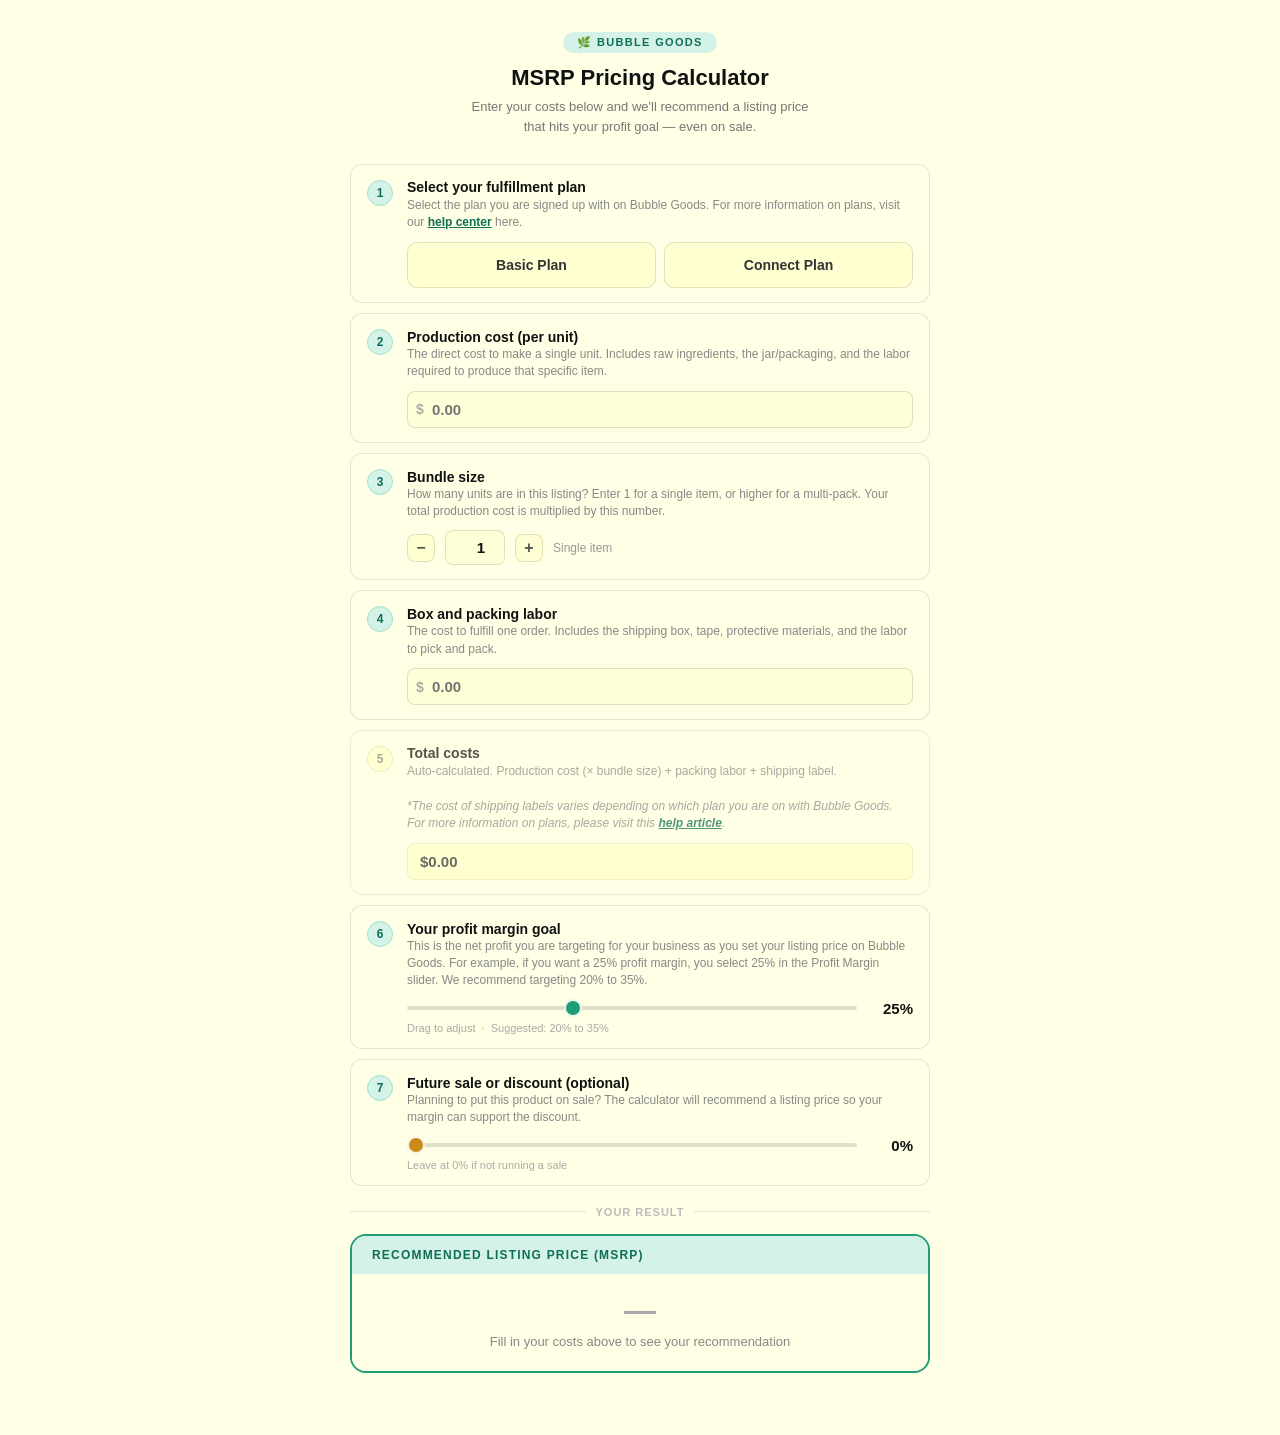
==== commit 1e2ca271: "Update calculator.html" ====
--- a/calculator.html
+++ b/calculator.html
@@ -155,11 +155,11 @@
         <div class="slabel" id="step-1-label">Select your fulfillment plan</div>
         <div class="sdesc" id="step-1-desc">Select the plan you are signed up with on Bubble Goods. For more information on plans, visit our <a href="https://bubblegoods.zendesk.com/hc/en-us/articles/29659182467604-Selling-on-Bubble-Goods-Plans-Fees-Fulfillment-Overview" target="_blank" rel="noopener noreferrer">help center</a> here.</div>
         <div class="plan-picker" role="group" aria-labelledby="step-1-label">
-          <button type="button" class="plan-btn" id="btn-connect" aria-pressed="true" data-plan="connect">
-            <span class="pname">Connect Plan</span>
-          </button>
           <button type="button" class="plan-btn" id="btn-basic" aria-pressed="false" data-plan="basic">
             <span class="pname">Basic Plan</span>
+          </button>
+          <button type="button" class="plan-btn" id="btn-connect" aria-pressed="false" data-plan="connect">
+            <span class="pname">Connect Plan</span>
           </button>
         </div>
       </div>
@@ -211,8 +211,8 @@
       </div>
     </div>
 
-    <!-- Step 5: Shipping (hidden when Basic Plan selected) -->
-    <div class="step-card" id="shipping-card" data-step>
+    <!-- Step 5: Shipping (hidden when Basic Plan selected or no plan chosen) -->
+    <div class="step-card hidden" id="shipping-card" data-step>
       <div class="snum green" aria-hidden="true">5</div>
       <div class="sbody">
         <label class="slabel" for="shipping">Shipping label cost</label>
@@ -231,7 +231,11 @@
       <div class="snum" aria-hidden="true">6</div>
       <div class="sbody">
         <div class="slabel">Total costs</div>
-        <div class="sdesc">Auto-calculated. Production cost (× bundle size) + packing labor + shipping label.</div>
+        <div class="sdesc">
+          Auto-calculated. Production cost (× bundle size) + packing labor + shipping label.
+          <br><br>
+          <em>*The cost of shipping labels varies depending on which plan you are on with Bubble Goods. For more information on plans, please visit this <a href="https://bubblegoods.zendesk.com/hc/en-us/articles/29659182467604-Selling-on-Bubble-Goods-Plans-Fees-Fulfillment-Overview" target="_blank" rel="noopener noreferrer">help article</a>.</em>
+        </div>
         <div class="auto-val" id="total-display" aria-live="polite">$0.00</div>
       </div>
     </div>
@@ -286,9 +290,7 @@
   <section class="result-card" aria-labelledby="result-label">
     <div class="result-header">
       <span class="result-label-text" id="result-label">Recommended listing price (MSRP)</span>
-      <span class="result-badges" id="result-badges">
-        <span class="result-badge">Connect · 75%</span>
-      </span>
+      <span class="result-badges" id="result-badges"></span>
     </div>
     <div class="result-body">
       <div class="result-price muted" id="msrp-output" aria-live="polite">—</div>
@@ -364,7 +366,7 @@
   // =====================
   // STATE
   // =====================
-  let plan = 'connect';
+  let plan = null; // No plan selected by default; seller must actively choose
   const dom = {}; // DOM cache, populated by cacheElements()
 
   // =====================
@@ -678,6 +680,23 @@
   // MAIN CALCULATION
   // =====================
   function calc() {
+    // No plan selected yet — skip all math (UI shows default state from initial HTML)
+    if (plan === null) {
+      dom.msrpOutput.className = 'result-price muted';
+      dom.msrpOutput.textContent = '—';
+      dom.summaryBox.style.display = 'none';
+      dom.totalDisplay.textContent = '$0.00';
+      // Clear all badges
+      const container = dom.resultBadges;
+      while (container.firstChild) container.removeChild(container.firstChild);
+      // Hide all alerts and previews
+      hideAlert(dom.alertDenomError);
+      hideAlert(dom.alertDenomSmall);
+      dom.salePreview.classList.remove('visible');
+      dom.smartWarning.classList.remove('visible');
+      return;
+    }
+
     const share = PLAN_SHARES[plan];
     const cogs = sanitizeMoney(dom.cogs.value);
     const bundleSize = sanitizeInt(dom.bundle.value, MIN_BUNDLE, MAX_BUNDLE);
@@ -821,7 +840,8 @@
   document.addEventListener('DOMContentLoaded', function () {
     cacheElements();
     wireEvents();
-    setPlan('connect'); // Initialize plan state (also sets shipping description and renumbers steps)
+    renumberSteps(); // Step 5 starts hidden, so steps display as 1–7 until a plan is picked
+    calc();          // Will show "Select a plan" prompt since plan === null
   });
 
 })();
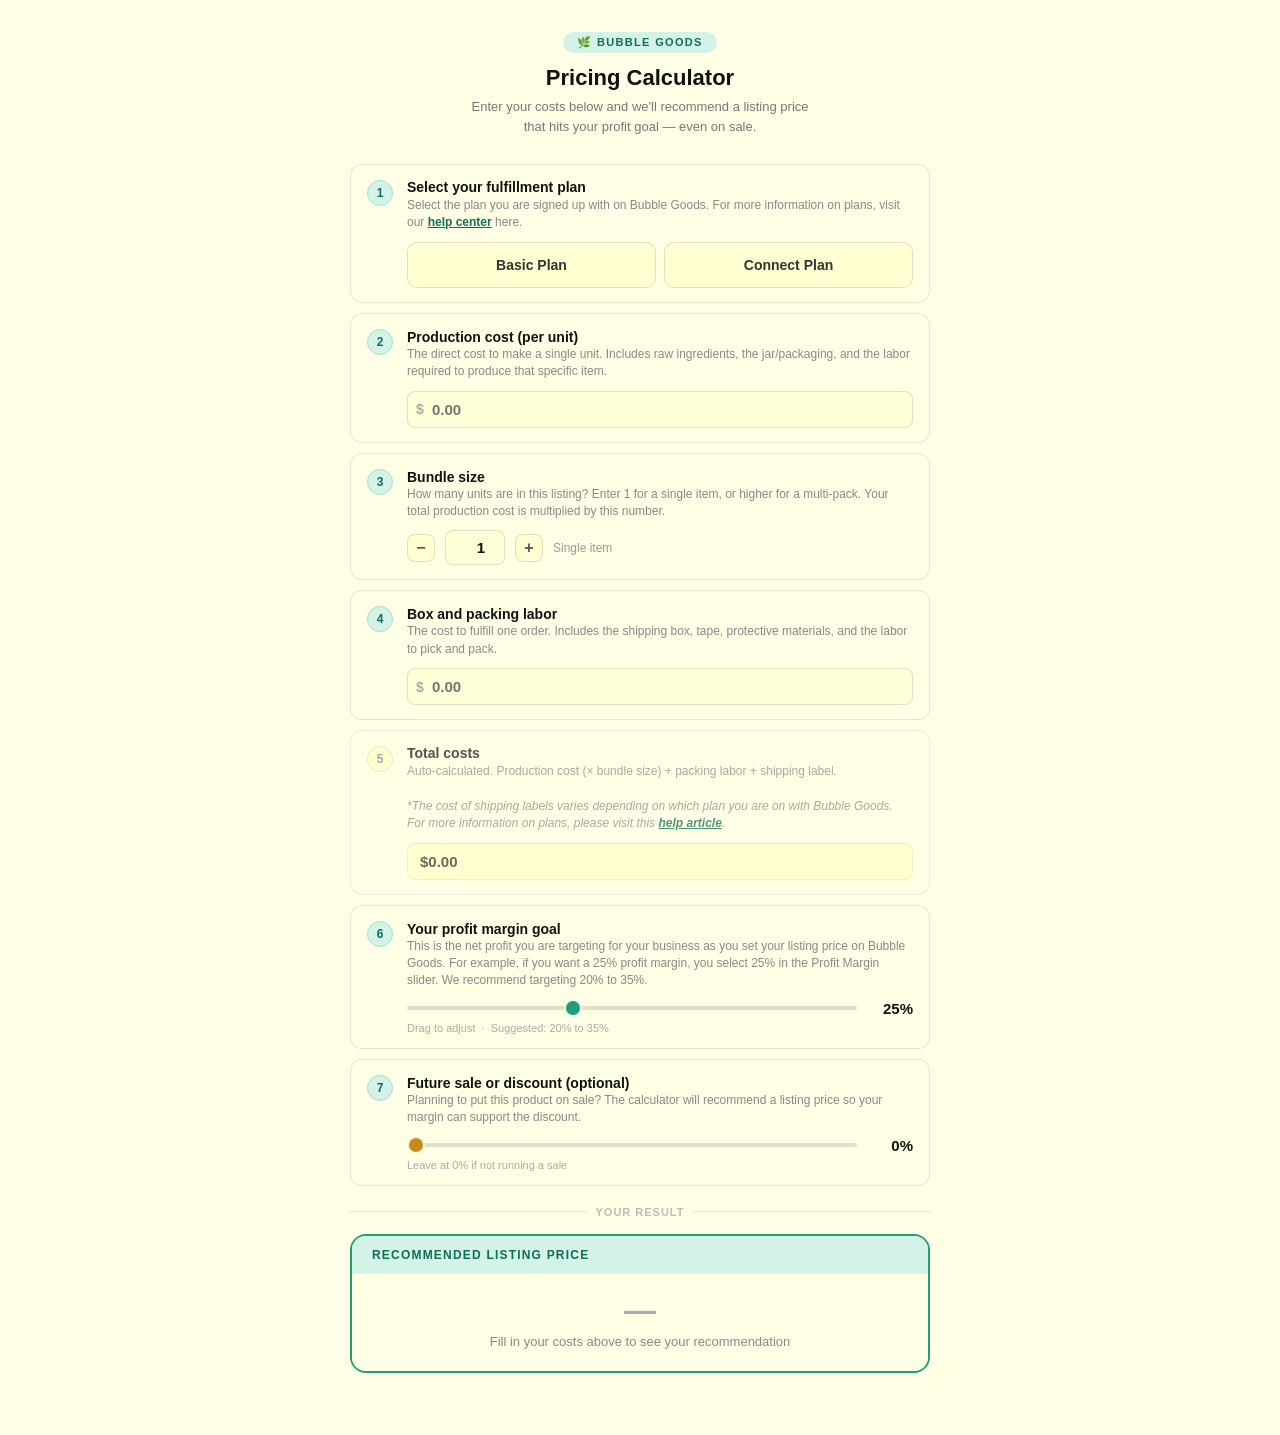
==== commit 45137e9a: "Rename MSRP Pricing Calculator to Pricing Calculator" ====
--- a/calculator.html
+++ b/calculator.html
@@ -142,7 +142,7 @@
 
   <header class="header">
     <div class="eyebrow">🌿 Bubble Goods</div>
-    <h1 class="main-title">MSRP Pricing Calculator</h1>
+    <h1 class="main-title">Pricing Calculator</h1>
     <p class="main-sub">Enter your costs below and we'll recommend a listing price<br>that hits your profit goal — even on sale.</p>
   </header>
 
@@ -289,7 +289,7 @@
   <!-- Result -->
   <section class="result-card" aria-labelledby="result-label">
     <div class="result-header">
-      <span class="result-label-text" id="result-label">Recommended listing price (MSRP)</span>
+      <span class="result-label-text" id="result-label">Recommended listing price</span>
       <span class="result-badges" id="result-badges"></span>
     </div>
     <div class="result-body">
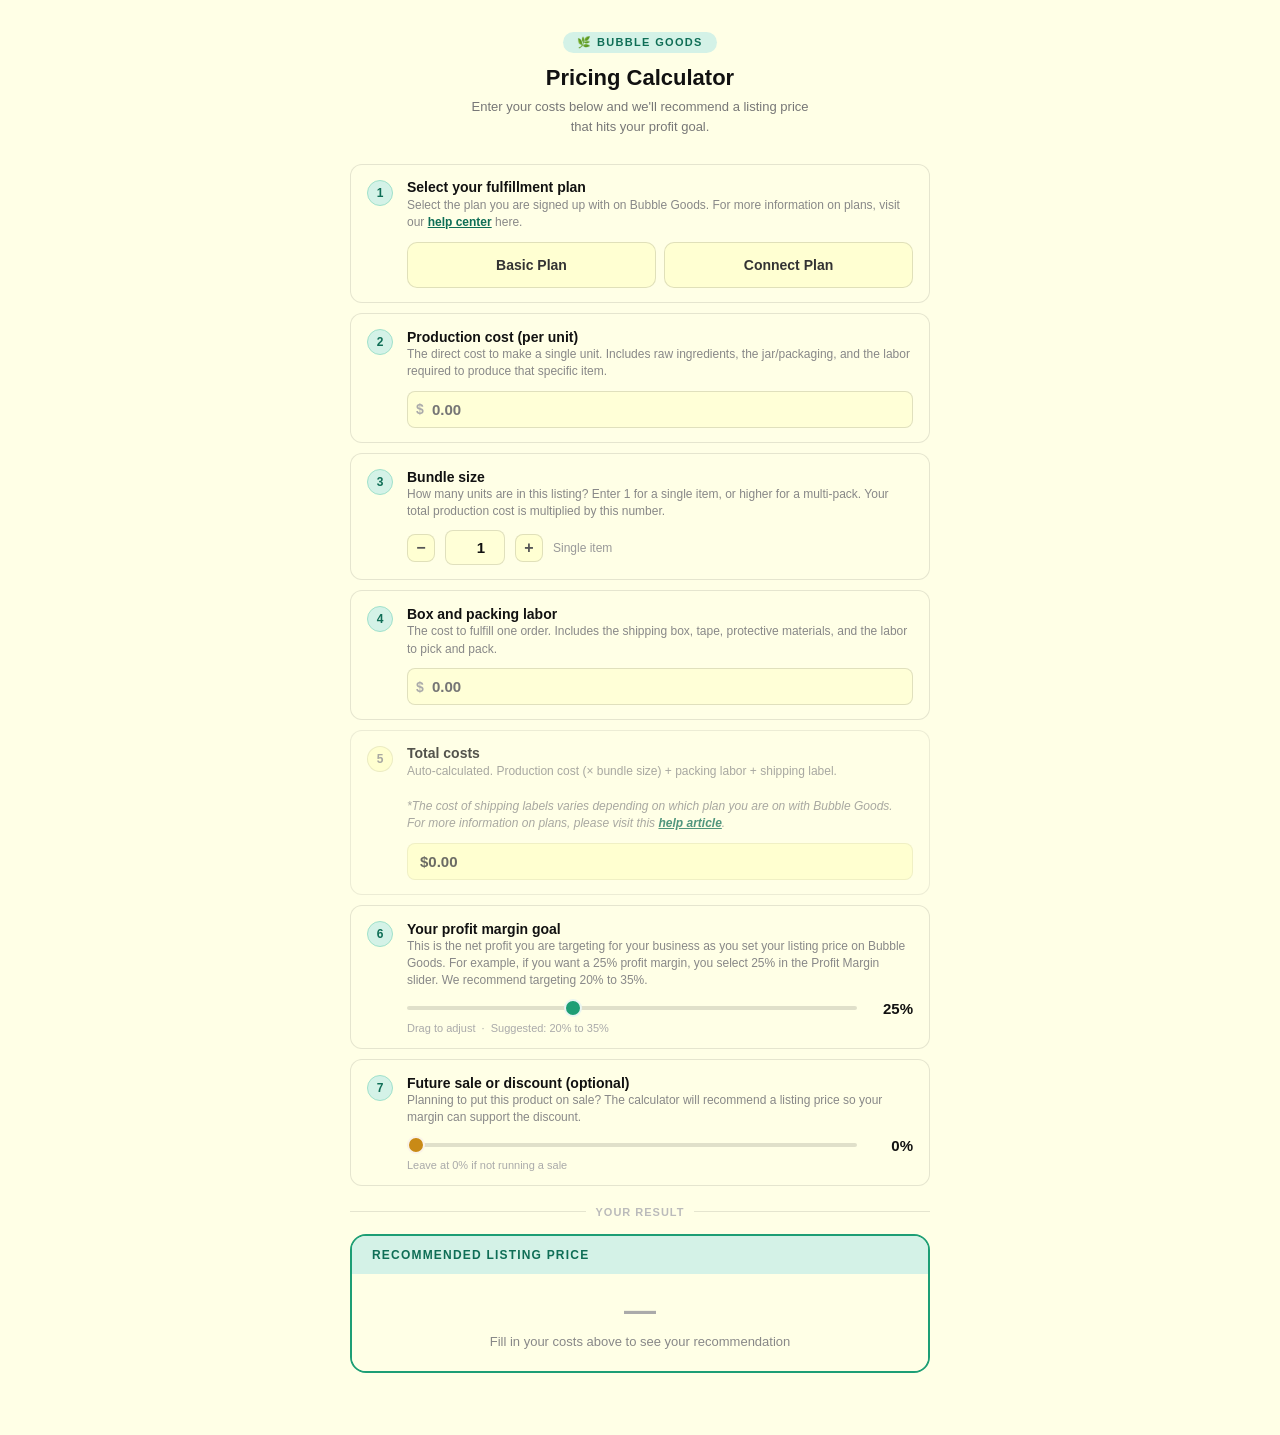
==== commit 8ca0d75d: "Update calculator.html" ====
--- a/calculator.html
+++ b/calculator.html
@@ -143,7 +143,7 @@
   <header class="header">
     <div class="eyebrow">🌿 Bubble Goods</div>
     <h1 class="main-title">Pricing Calculator</h1>
-    <p class="main-sub">Enter your costs below and we'll recommend a listing price<br>that hits your profit goal — even on sale.</p>
+    <p class="main-sub">Enter your costs below and we'll recommend a listing price<br>that hits your profit goal.</p>
   </header>
 
   <div class="step-list">
@@ -215,7 +215,7 @@
     <div class="step-card hidden" id="shipping-card" data-step>
       <div class="snum green" aria-hidden="true">5</div>
       <div class="sbody">
-        <label class="slabel" for="shipping">Shipping label cost</label>
+        <label class="slabel" for="shipping">Shipping label cost (For Connect Plan Only)</label>
         <div class="sdesc" id="ship-desc"></div>
         <div class="input-wrap">
           <span class="ipfx" aria-hidden="true">$</span>
@@ -508,9 +508,8 @@
       // Connect Plan: show step 5 with a description that links to the help center
       dom.shippingCard.classList.remove('hidden');
       replaceChildren(dom.shipDesc, buildMixedText([
-        'For Connect Plan Only (For more information regarding our fulfillment plans, please refer to this ',
-        { text: 'Help Center Article', link: HELP_CENTER_URL },
-        ')'
+        'For more information regarding our plans, please refer to this ',
+        { text: 'Help Center Article', link: HELP_CENTER_URL }
       ]));
       dom.shipping.removeAttribute('readonly');
       dom.shipping.classList.remove('disabled-look');
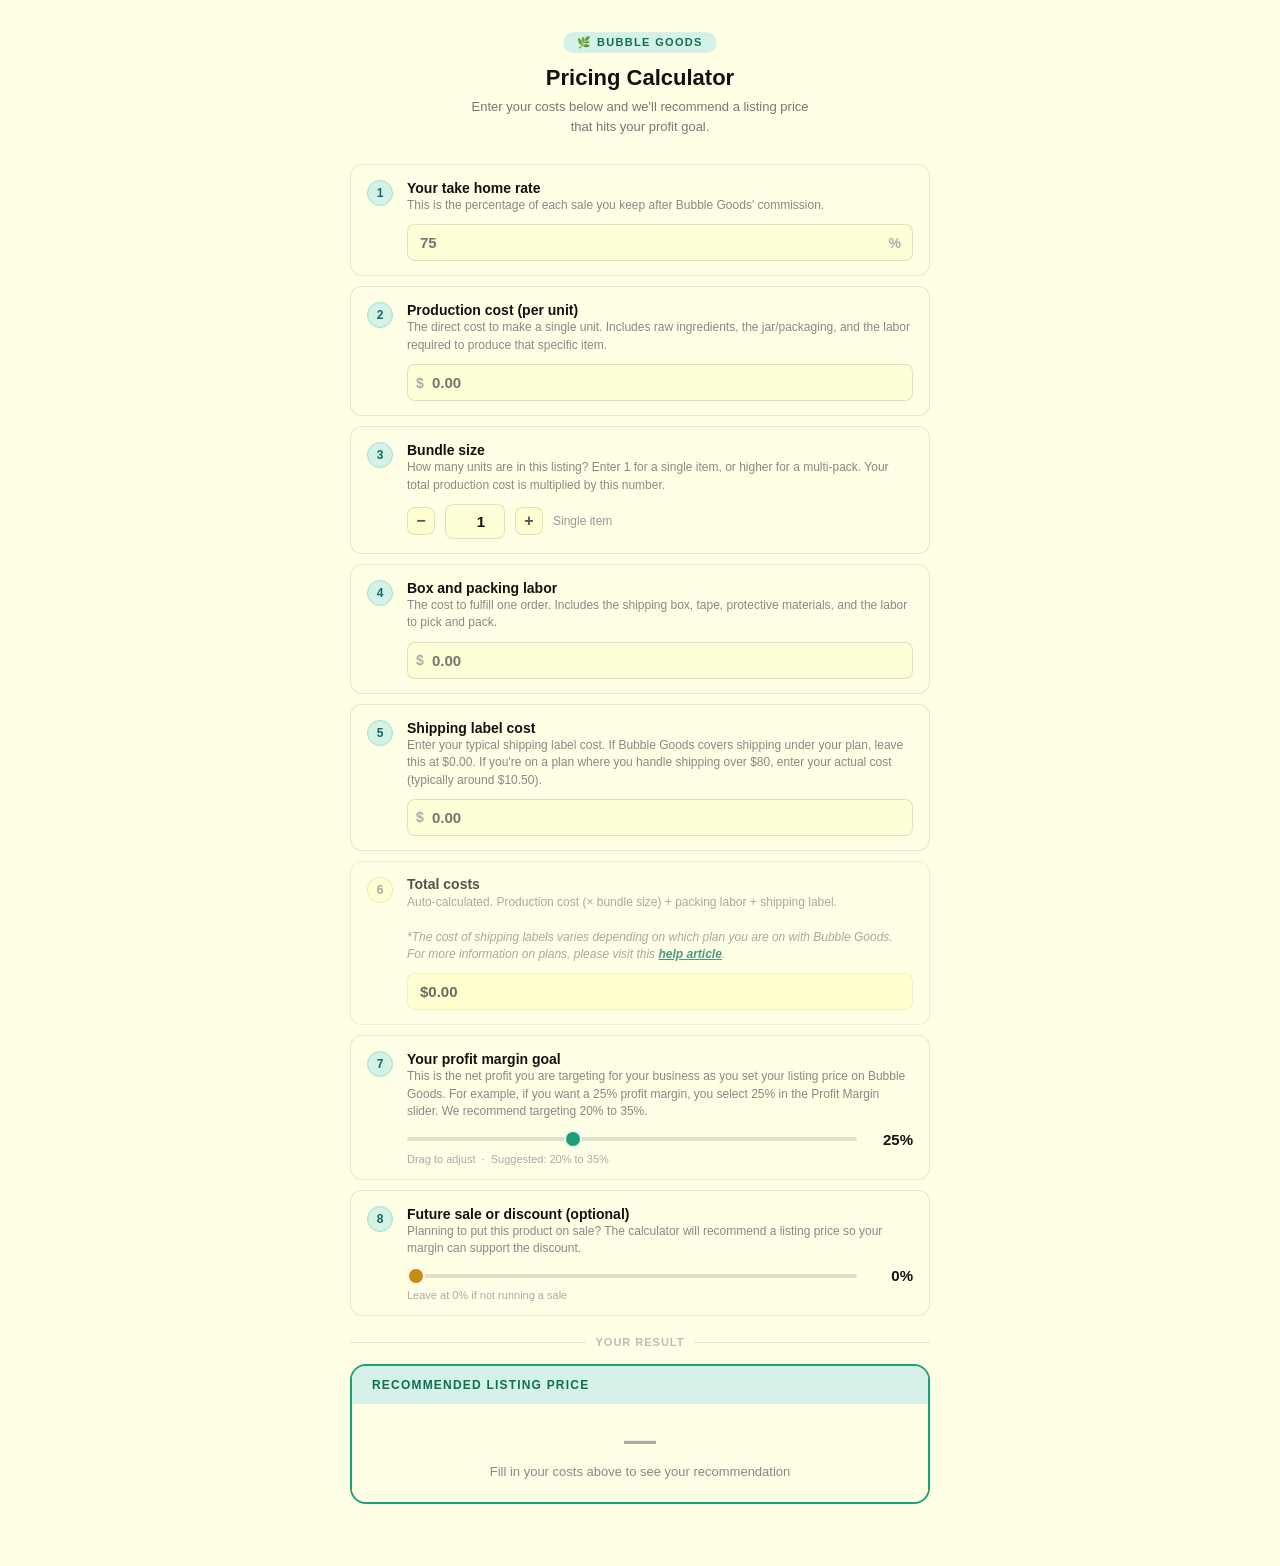
==== commit e9918324: "Refactor calculator for take home rate input Updated the calculator title and adjusted the take home" ====
--- a/calculator.html
+++ b/calculator.html
@@ -3,7 +3,7 @@
 <head>
 <meta charset="UTF-8">
 <meta name="viewport" content="width=device-width, initial-scale=1.0">
-<title>Bubble Goods MSRP Calculator</title>
+<title>Bubble Goods Pricing Calculator</title>
 <style>
   * { box-sizing: border-box; margin: 0; padding: 0; }
 
@@ -25,29 +25,21 @@
   .step-list { display: flex; flex-direction: column; gap: 10px; margin-bottom: 20px; }
   .step-card { background: #FFFFE6; border: 1px solid rgba(0,0,0,0.1); border-radius: 12px; padding: 14px 16px; display: flex; align-items: flex-start; gap: 14px; }
   .step-card.dimmed { opacity: 0.72; }
-  .step-card.hidden { display: none; }
   .snum { width: 26px; height: 26px; border-radius: 50%; background: #FFFFC8; border: 1px solid rgba(0,0,0,0.1); font-size: 12px; font-weight: 700; color: #888; display: flex; align-items: center; justify-content: center; flex-shrink: 0; margin-top: 1px; }
   .snum.green { background: #d4f2e7; color: #0f6e56; border-color: #9fe1cb; }
-  .sbody { flex: 1; min-width: 0; } /* min-width: 0 prevents flex item from overflowing parent */
+  .sbody { flex: 1; min-width: 0; }
   .slabel { font-size: 14px; font-weight: 700; color: #111; margin-bottom: 2px; }
   .sdesc { font-size: 12px; color: #888; margin-bottom: 10px; line-height: 1.45; }
   .sdesc a { color: #0f6e56; text-decoration: underline; font-weight: 600; }
   .sdesc a:hover { color: #074d35; }
 
-  /* ── Plan picker ── */
-  .plan-picker { display: grid; grid-template-columns: 1fr 1fr; gap: 8px; }
-  .plan-btn { padding: 14px 8px; border: 1.5px solid rgba(0,0,0,0.12); border-radius: 10px; background: #FFFFD2; cursor: pointer; text-align: center; transition: all 0.15s; font: inherit; }
-  .plan-btn:hover { border-color: rgba(0,0,0,0.25); }
-  .plan-btn:focus-visible { outline: 2px solid #1d9e75; outline-offset: 2px; }
-  .plan-btn[aria-pressed="true"] { border-color: #1d9e75; background: #d4f2e7; }
-  .plan-btn .pname { font-size: 14px; font-weight: 700; color: #333; display: block; }
-  .plan-btn[aria-pressed="true"] .pname { color: #085041; }
-
   /* ── Inputs ── */
   .input-wrap { position: relative; }
   .ipfx { position: absolute; left: 9px; top: 50%; transform: translateY(-50%); font-size: 14px; font-weight: 600; color: #aaa; pointer-events: none; }
+  .ipfx-suffix { position: absolute; right: 12px; top: 50%; transform: translateY(-50%); font-size: 14px; font-weight: 600; color: #aaa; pointer-events: none; }
   .step-input { width: 100%; padding: 9px 12px 9px 24px; border: 1.5px solid rgba(0,0,0,0.12); border-radius: 8px; font-size: 15px; font-weight: 600; color: #111; background: #FFFFD7; outline: none; transition: border-color 0.15s; -moz-appearance: textfield; }
   .step-input.no-prefix { padding-left: 12px; }
+  .step-input.suffix-pct { padding-left: 12px; padding-right: 28px; }
   .step-input::-webkit-outer-spin-button,
   .step-input::-webkit-inner-spin-button { -webkit-appearance: none; margin: 0; }
   .step-input:focus { border-color: #1d9e75; background: rgba(255,255,255,0.9); }
@@ -148,25 +140,23 @@
 
   <div class="step-list">
 
-    <!-- Step 1: Plan selection -->
-    <div class="step-card" data-step>
+    <!-- Step 1: Take home rate -->
+    <div class="step-card">
       <div class="snum green" aria-hidden="true">1</div>
       <div class="sbody">
-        <div class="slabel" id="step-1-label">Select your fulfillment plan</div>
-        <div class="sdesc" id="step-1-desc">Select the plan you are signed up with on Bubble Goods. For more information on plans, visit our <a href="https://bubblegoods.zendesk.com/hc/en-us/articles/29659182467604-Selling-on-Bubble-Goods-Plans-Fees-Fulfillment-Overview" target="_blank" rel="noopener noreferrer">help center</a> here.</div>
-        <div class="plan-picker" role="group" aria-labelledby="step-1-label">
-          <button type="button" class="plan-btn" id="btn-basic" aria-pressed="false" data-plan="basic">
-            <span class="pname">Basic Plan</span>
-          </button>
-          <button type="button" class="plan-btn" id="btn-connect" aria-pressed="false" data-plan="connect">
-            <span class="pname">Connect Plan</span>
-          </button>
-        </div>
+        <label class="slabel" for="takehome">Your take home rate</label>
+        <div class="sdesc" id="takehome-desc">This is the percentage of each sale you keep after Bubble Goods' commission.</div>
+        <div class="input-wrap">
+          <input class="step-input suffix-pct" type="number" id="takehome" min="1" max="99" step="1" placeholder="75" inputmode="numeric" autocomplete="off" aria-describedby="takehome-desc takehome-err takehome-warn">
+          <span class="ipfx-suffix" aria-hidden="true">%</span>
+        </div>
+        <div class="field-error" id="takehome-err" role="alert"></div>
+        <div class="field-warn" id="takehome-warn" aria-live="polite"></div>
       </div>
     </div>
 
     <!-- Step 2: Production cost -->
-    <div class="step-card" data-step>
+    <div class="step-card">
       <div class="snum green" aria-hidden="true">2</div>
       <div class="sbody">
         <label class="slabel" for="cogs">Production cost (per unit)</label>
@@ -181,7 +171,7 @@
     </div>
 
     <!-- Step 3: Bundle size -->
-    <div class="step-card" data-step>
+    <div class="step-card">
       <div class="snum green" aria-hidden="true">3</div>
       <div class="sbody">
         <label class="slabel" for="bundle">Bundle size</label>
@@ -197,7 +187,7 @@
     </div>
 
     <!-- Step 4: Fulfillment -->
-    <div class="step-card" data-step>
+    <div class="step-card">
       <div class="snum green" aria-hidden="true">4</div>
       <div class="sbody">
         <label class="slabel" for="fulfillment">Box and packing labor</label>
@@ -211,12 +201,12 @@
       </div>
     </div>
 
-    <!-- Step 5: Shipping (hidden when Basic Plan selected or no plan chosen) -->
-    <div class="step-card hidden" id="shipping-card" data-step>
+    <!-- Step 5: Shipping label cost (always visible) -->
+    <div class="step-card">
       <div class="snum green" aria-hidden="true">5</div>
       <div class="sbody">
-        <label class="slabel" for="shipping">Shipping label cost (For Connect Plan Only)</label>
-        <div class="sdesc" id="ship-desc"></div>
+        <label class="slabel" for="shipping">Shipping label cost</label>
+        <div class="sdesc" id="ship-desc">Enter your typical shipping label cost. If Bubble Goods covers shipping under your plan, leave this at $0.00. If you're on a plan where you handle shipping over $80, enter your actual cost (typically around $10.50).</div>
         <div class="input-wrap">
           <span class="ipfx" aria-hidden="true">$</span>
           <input class="step-input" type="number" id="shipping" min="0" step="0.01" placeholder="0.00" inputmode="decimal" autocomplete="off" aria-describedby="ship-desc ship-err ship-warn">
@@ -227,7 +217,7 @@
     </div>
 
     <!-- Step 6: Total costs (auto) -->
-    <div class="step-card dimmed" data-step>
+    <div class="step-card dimmed">
       <div class="snum" aria-hidden="true">6</div>
       <div class="sbody">
         <div class="slabel">Total costs</div>
@@ -241,7 +231,7 @@
     </div>
 
     <!-- Step 7: Margin slider -->
-    <div class="step-card" data-step>
+    <div class="step-card">
       <div class="snum green" aria-hidden="true">7</div>
       <div class="sbody">
         <label class="slabel" for="margin">Your profit margin goal</label>
@@ -256,7 +246,7 @@
     </div>
 
     <!-- Step 8: Discount slider -->
-    <div class="step-card" data-step>
+    <div class="step-card">
       <div class="snum green" aria-hidden="true">8</div>
       <div class="sbody">
         <label class="slabel" for="discount">Future sale or discount (optional)</label>
@@ -274,10 +264,10 @@
 
   <!-- Alerts -->
   <div class="alert alert-error" id="alert-denom-error" role="alert">
-    <strong>Margin too high:</strong> Your profit goal cannot equal or exceed your plan share percentage. Either lower your margin goal or switch to a higher-share plan.
+    <strong>Margin too high:</strong> Your profit goal cannot equal or exceed your take home rate. Lower your margin goal to proceed.
   </div>
   <div class="alert alert-warn" id="alert-denom-small" role="alert">
-    <strong>Heads up — extreme result:</strong> Your margin goal is very close to your plan share, which produces an unusually high price. Consider lowering your margin slightly for a realistic listing price.
+    <strong>Heads up, extreme result:</strong> Your margin goal is very close to your take home rate, which produces an unusually high price. Consider lowering your margin slightly for a realistic listing price.
   </div>
 
   <div class="divider" role="presentation">
@@ -325,7 +315,7 @@
     <div class="srow"><span>Box and packing</span><span id="s-ful">$0.00</span></div>
     <div class="srow"><span>Shipping label</span><span id="s-ship">$0.00</span></div>
     <div class="srow stotal"><span>Total costs</span><span id="s-total">$0.00</span></div>
-    <div class="srow ssep"><span id="s-plan-lbl">Plan share</span><span id="s-plan-val">0.75</span></div>
+    <div class="srow ssep"><span id="s-share-lbl">Your take home</span><span id="s-share-val">0.75</span></div>
     <div class="srow"><span id="s-margin-lbl">Profit goal</span><span id="s-margin-val">0.25</span></div>
     <div class="srow" id="s-discount-row" style="display:none;"><span id="s-discount-lbl">Sale discount buffer</span><span id="s-discount-val">0.00</span></div>
     <div class="srow stotal"><span>Effective net share</span><span id="s-net">0.50</span></div>
@@ -333,7 +323,7 @@
 
   <!-- Smart shipping warning -->
   <div class="smart-warning" id="smart-warning" role="alert" aria-live="polite">
-    <div class="sw-title"><span class="sw-icon" aria-hidden="true">⚠</span><span id="sw-title-text">Heads up — shipping label cost missing</span></div>
+    <div class="sw-title"><span class="sw-icon" aria-hidden="true">⚠</span><span id="sw-title-text">Heads up, shipping label cost is $0.00</span></div>
     <div id="sw-body"></div>
     <div class="sw-suggest" id="sw-suggest"></div>
   </div>
@@ -348,7 +338,8 @@
   // =====================
   // CONSTANTS
   // =====================
-  const PLAN_SHARES = Object.freeze({ connect: 0.75, basic: 0.65 });
+  const MIN_TAKEHOME = 1;
+  const MAX_TAKEHOME = 99;
   const FREE_SHIPPING_THRESHOLD = 80;
   const MAX_REASONABLE_MSRP = 10000;
   const HIGH_INPUT_WARNING = 999.99;
@@ -359,15 +350,13 @@
   const EXTREME_DENOMINATOR = 0.05;
   const MIN_BUNDLE = 1;
   const MAX_BUNDLE = 50;
-  const DEFAULT_MARGIN = 25;
   const TYPICAL_SHIPPING_COST = 10.50;
-  const HELP_CENTER_URL = 'https://bubblegoods.zendesk.com/hc/en-us/articles/29659182467604-Selling-on-Bubble-Goods-Plans-Fees-Fulfillment-Overview';
 
   // =====================
   // STATE
   // =====================
-  let plan = null; // No plan selected by default; seller must actively choose
-  const dom = {}; // DOM cache, populated by cacheElements()
+  let takehome = null; // Percentage (1-99) the seller keeps; null until entered
+  const dom = {};      // DOM cache, populated by cacheElements()
 
   // =====================
   // UTILS
@@ -407,11 +396,11 @@
   // =====================
   function cacheElements() {
     const ids = [
-      'btn-connect', 'btn-basic',
+      'takehome', 'takehome-err', 'takehome-warn',
       'cogs', 'cogs-err', 'cogs-warn',
       'bundle', 'bundle-minus', 'bundle-plus', 'bundle-hint', 'bundle-warn',
       'fulfillment', 'ful-err', 'ful-warn',
-      'shipping', 'shipping-card', 'ship-desc', 'ship-err', 'ship-warn',
+      'shipping', 'ship-err', 'ship-warn',
       'total-display',
       'margin', 'margin-display', 'margin-warn',
       'discount', 'discount-display', 'discount-warn',
@@ -419,7 +408,7 @@
       'result-badges', 'msrp-output', 'msrp-hint',
       'sale-preview', 'sale-pct', 'sale-price', 'sale-revenue', 'sale-costs', 'sale-profit', 'sale-profit-row',
       'summary-box', 's-cogs', 's-bundle', 's-prod-total', 's-ful', 's-ship', 's-total',
-      's-plan-lbl', 's-plan-val', 's-margin-lbl', 's-margin-val',
+      's-share-lbl', 's-share-val', 's-margin-lbl', 's-margin-val',
       's-discount-row', 's-discount-lbl', 's-discount-val', 's-net',
       'smart-warning', 'sw-title-text', 'sw-body', 'sw-suggest'
     ];
@@ -447,7 +436,6 @@
   function hideAlert(el) { if (el) el.classList.remove('visible'); }
 
   // Safely build markup with bold spans / links without using innerHTML for user data.
-  // parts: array of strings or { text, bold } or { text, link }
   function buildMixedText(parts) {
     const frag = document.createDocumentFragment();
     parts.forEach(function (p) {
@@ -478,45 +466,65 @@
     if (node) el.appendChild(node);
   }
 
-  // Renumber visible step cards 1..N so hiding a step doesn't leave a gap.
-  function renumberSteps() {
-    const cards = document.querySelectorAll('.step-card[data-step]');
-    let n = 0;
-    cards.forEach(function (card) {
-      if (card.classList.contains('hidden')) return;
-      n++;
-      const snum = card.querySelector('.snum');
-      if (snum) snum.textContent = String(n);
-    });
-  }
-
   // =====================
   // EVENT HANDLERS
   // =====================
-  function setPlan(newPlan) {
-    plan = newPlan;
-    dom.btnConnect.setAttribute('aria-pressed', newPlan === 'connect' ? 'true' : 'false');
-    dom.btnBasic.setAttribute('aria-pressed', newPlan === 'basic' ? 'true' : 'false');
-
-    if (newPlan === 'basic') {
-      // Hide the entire shipping step on Basic Plan
-      dom.shippingCard.classList.add('hidden');
-      dom.shipping.value = '0.00';
-      dom.shipping.setAttribute('readonly', 'true');
-      dom.shipping.classList.add('disabled-look');
-    } else {
-      // Connect Plan: show step 5 with a description that links to the help center
-      dom.shippingCard.classList.remove('hidden');
-      replaceChildren(dom.shipDesc, buildMixedText([
-        'For more information regarding our plans, please refer to this ',
-        { text: 'Help Center Article', link: HELP_CENTER_URL }
-      ]));
-      dom.shipping.removeAttribute('readonly');
-      dom.shipping.classList.remove('disabled-look');
-    }
-
-    renumberSteps();
-    clearFieldMessages(dom.shipErr, dom.shipWarn);
+  function onTakehomeInput() {
+    const raw = dom.takehome.value;
+    clearFieldMessages(dom.takehomeErr, dom.takehomeWarn);
+    dom.takehome.classList.remove('has-error');
+
+    if (raw === '') {
+      takehome = null;
+      calc();
+      return;
+    }
+
+    const n = parseFloat(raw);
+    if (!Number.isFinite(n)) {
+      takehome = null;
+      calc();
+      return;
+    }
+
+    if (n < MIN_TAKEHOME || n > MAX_TAKEHOME) {
+      dom.takehome.classList.add('has-error');
+      setFieldMessage(dom.takehomeErr, 'Take home rate must be between ' + MIN_TAKEHOME + '% and ' + MAX_TAKEHOME + '%.');
+      takehome = null;
+      calc();
+      return;
+    }
+
+    takehome = n;
+    calc();
+  }
+
+  function onTakehomeBlur() {
+    const raw = dom.takehome.value;
+    dom.takehome.classList.remove('has-error');
+    clearFieldMessages(dom.takehomeErr, dom.takehomeWarn);
+
+    if (raw === '' || raw === null) {
+      takehome = null;
+      calc();
+      return;
+    }
+
+    const n = parseFloat(raw);
+    if (!Number.isFinite(n)) {
+      dom.takehome.value = '';
+      takehome = null;
+      calc();
+      return;
+    }
+
+    // Round to integer and clamp to valid range (HTML step="1" implies integer input)
+    let rounded = Math.round(n);
+    if (rounded < MIN_TAKEHOME) rounded = MIN_TAKEHOME;
+    else if (rounded > MAX_TAKEHOME) rounded = MAX_TAKEHOME;
+
+    dom.takehome.value = String(rounded);
+    takehome = rounded;
     calc();
   }
 
@@ -552,7 +560,7 @@
     }
     input.value = n.toFixed(2);
     if (n > HIGH_INPUT_WARNING) {
-      setFieldMessage(warnEl, 'This is a high value — double-check it looks right.');
+      setFieldMessage(warnEl, 'This is a high value, double-check it looks right.');
     }
     calc();
   }
@@ -576,17 +584,16 @@
     }
     const n = sanitizeInt(raw, MIN_BUNDLE, MAX_BUNDLE);
     dom.bundleHint.textContent = n === 1 ? 'Single item' : n + '-pack bundle';
+    if (n >= HIGH_BUNDLE_WARNING) {
+      setFieldMessage(dom.bundleWarn, 'A large bundle is unusual, double-check this is intentional.');
+    }
     calc();
   }
 
   function onBundleBlur() {
+    // Normalize display value to a valid integer; onBundleInput handles messaging + calc
     const n = sanitizeInt(dom.bundle.value, MIN_BUNDLE, MAX_BUNDLE);
     dom.bundle.value = String(n);
-    dom.bundle.classList.remove('has-error');
-    setFieldMessage(dom.bundleWarn, '');
-    if (n >= HIGH_BUNDLE_WARNING) {
-      setFieldMessage(dom.bundleWarn, 'A large bundle is unusual — double-check this is intentional.');
-    }
     onBundleInput();
   }
 
@@ -617,14 +624,14 @@
   // =====================
   // BADGE RENDERING (no innerHTML)
   // =====================
-  function renderBadges(share, bundleSize, discountPct) {
+  function renderBadges(bundleSize, discountPct) {
     const container = dom.resultBadges;
     while (container.firstChild) container.removeChild(container.firstChild);
 
-    const planBadge = document.createElement('span');
-    planBadge.className = 'result-badge';
-    planBadge.textContent = (plan === 'connect' ? 'Connect' : 'Basic') + ' · ' + Math.round(share * 100) + '%';
-    container.appendChild(planBadge);
+    const takehomeBadge = document.createElement('span');
+    takehomeBadge.className = 'result-badge';
+    takehomeBadge.textContent = takehome + '% take home';
+    container.appendChild(takehomeBadge);
 
     if (bundleSize > 1) {
       const bundleBadge = document.createElement('span');
@@ -641,35 +648,29 @@
   }
 
   // =====================
-  // SMART WARNING
+  // SMART WARNING (plan-agnostic)
   // =====================
   function renderSmartWarning(cogs, fulfillment, shipping) {
     dom.smartWarning.classList.remove('visible');
 
-    if (plan !== 'connect') return;
-
-    // Don't show until user has started entering data
+    // Only show once the seller has started entering costs
     if (cogs <= 0 && fulfillment <= 0) return;
 
-    // If shipping is entered, no warning
+    // If shipping is entered, no reminder needed
     if (shipping > 0) return;
 
-    // Connect Plan + missing shipping cost = almost certainly a mistake
-    dom.swTitleText.textContent = 'Heads up — shipping label cost missing';
+    dom.swTitleText.textContent = 'Heads up, shipping label cost is $0.00';
 
     replaceChildren(dom.swBody, buildMixedText([
-      'On the Connect Plan, ',
-      { text: 'you are responsible for the shipping label', bold: true },
-      ' whenever a customer\u2019s order crosses ',
+      'Some plans require you to cover the shipping label when a customer\u2019s order crosses ',
       { text: '$' + FREE_SHIPPING_THRESHOLD, bold: true },
-      ' — they get free shipping, but the label cost comes out of your pocket. Leaving this at $0.00 means the recommended price above may not protect your margin on larger orders.'
+      '. If yours does, leaving this at $0.00 means the recommended price above may not protect your margin on larger orders.'
     ]));
 
     replaceChildren(dom.swSuggest, buildMixedText([
-      { text: 'What to do: ', bold: true },
-      'Enter your actual shipping label cost in Step 5 — typically around ',
+      'If Bubble Goods covers shipping under your plan, you can ignore this. Otherwise, enter your typical shipping label cost (typically around ',
       { text: '$' + TYPICAL_SHIPPING_COST.toFixed(2), bold: true },
-      '.'
+      ').'
     ]));
 
     dom.smartWarning.classList.add('visible');
@@ -679,8 +680,8 @@
   // MAIN CALCULATION
   // =====================
   function calc() {
-    // No plan selected yet — skip all math (UI shows default state from initial HTML)
-    if (plan === null) {
+    // No take home rate entered yet, skip all math
+    if (takehome === null) {
       dom.msrpOutput.className = 'result-price muted';
       dom.msrpOutput.textContent = '—';
       dom.summaryBox.style.display = 'none';
@@ -696,11 +697,11 @@
       return;
     }
 
-    const share = PLAN_SHARES[plan];
+    const share = round3(takehome / 100);
     const cogs = sanitizeMoney(dom.cogs.value);
     const bundleSize = sanitizeInt(dom.bundle.value, MIN_BUNDLE, MAX_BUNDLE);
     const ful = sanitizeMoney(dom.fulfillment.value);
-    const ship = plan === 'basic' ? 0 : sanitizeMoney(dom.shipping.value);
+    const ship = sanitizeMoney(dom.shipping.value);
     const marginPct = parseInt(dom.margin.value, 10);
     const margin = marginPct / 100;
     const discountPct = parseInt(dom.discount.value, 10);
@@ -713,7 +714,7 @@
 
     // Update auto-fields and summary
     dom.totalDisplay.textContent = fmtMoney(total);
-    renderBadges(share, bundleSize, discountPct);
+    renderBadges(bundleSize, discountPct);
 
     dom.sCogs.textContent = fmtMoney(cogs);
     dom.sBundle.textContent = bundleSize === 1 ? '1 (single item)' : bundleSize + '-pack';
@@ -721,8 +722,8 @@
     dom.sFul.textContent = fmtMoney(ful);
     dom.sShip.textContent = fmtMoney(ship);
     dom.sTotal.textContent = fmtMoney(total);
-    dom.sPlanLbl.textContent = 'Plan share (' + Math.round(share * 100) + '%)';
-    dom.sPlanVal.textContent = share.toFixed(2);
+    dom.sShareLbl.textContent = 'Your take home (' + Math.round(share * 100) + '%)';
+    dom.sShareVal.textContent = share.toFixed(2);
     dom.sMarginLbl.textContent = 'Profit goal (' + marginPct + '%)';
     dom.sMarginVal.textContent = margin.toFixed(2);
 
@@ -745,7 +746,7 @@
     if ((share - margin) <= 0 || effectiveDenom <= 0) {
       dom.msrpOutput.className = 'result-price error-color';
       dom.msrpOutput.textContent = 'Cannot calculate';
-      dom.msrpHint.textContent = 'Your margin or discount makes profit impossible at this plan share.';
+      dom.msrpHint.textContent = 'Your margin or discount is too high for your take home rate.';
       dom.summaryBox.style.display = 'none';
       showAlert(dom.alertDenomError);
       return;
@@ -765,7 +766,7 @@
     if (!Number.isFinite(msrp) || msrp > MAX_REASONABLE_MSRP) {
       dom.msrpOutput.className = 'result-price error-color';
       dom.msrpOutput.textContent = 'Check inputs';
-      dom.msrpHint.textContent = 'Result is outside a reasonable range — review your values.';
+      dom.msrpHint.textContent = 'Result is outside a reasonable range, review your values.';
       dom.summaryBox.style.display = 'none';
       return;
     }
@@ -799,7 +800,7 @@
       dom.salePreview.classList.add('visible');
     }
 
-    // Smart shipping warning (Connect Plan + missing shipping)
+    // Smart shipping reminder (plan-agnostic)
     try {
       renderSmartWarning(cogs, ful, ship);
     } catch (err) {
@@ -812,8 +813,8 @@
   // EVENT WIRING
   // =====================
   function wireEvents() {
-    dom.btnConnect.addEventListener('click', function () { setPlan('connect'); });
-    dom.btnBasic.addEventListener('click', function () { setPlan('basic'); });
+    dom.takehome.addEventListener('input', onTakehomeInput);
+    dom.takehome.addEventListener('blur', onTakehomeBlur);
 
     dom.cogs.addEventListener('input', function () { onMoneyInput(dom.cogs, dom.cogsErr, dom.cogsWarn); });
     dom.cogs.addEventListener('blur', function () { onMoneyBlur(dom.cogs, dom.cogsErr, dom.cogsWarn); });
@@ -839,8 +840,7 @@
   document.addEventListener('DOMContentLoaded', function () {
     cacheElements();
     wireEvents();
-    renumberSteps(); // Step 5 starts hidden, so steps display as 1–7 until a plan is picked
-    calc();          // Will show "Select a plan" prompt since plan === null
+    calc(); // Will show default state since takehome === null
   });
 
 })();
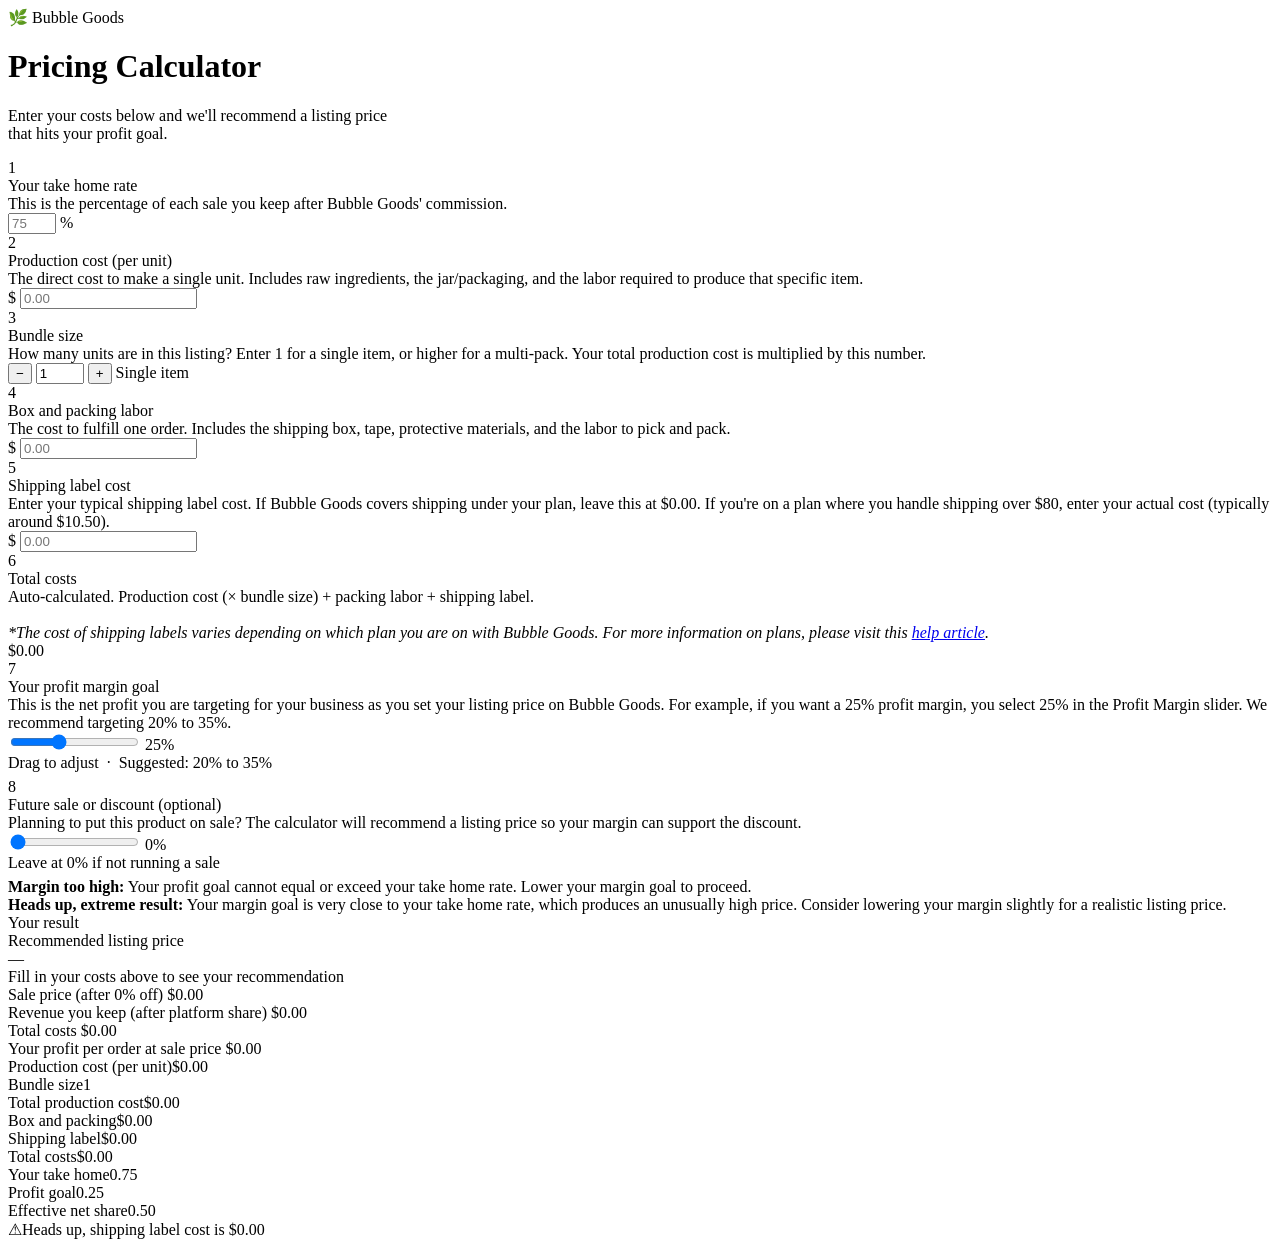
==== commit ab6b44ce: "split out html Removed inline styles and script from calculator.html, linking to external styles.css" ====
--- a/calculator.html
+++ b/calculator.html
@@ -4,130 +4,7 @@
 <meta charset="UTF-8">
 <meta name="viewport" content="width=device-width, initial-scale=1.0">
 <title>Bubble Goods Pricing Calculator</title>
-<style>
-  * { box-sizing: border-box; margin: 0; padding: 0; }
-
-  body {
-    font-family: -apple-system, BlinkMacSystemFont, 'Segoe UI', Helvetica, Arial, sans-serif;
-    background: #FFFFE6;
-    color: #1a1a1a;
-    padding: 32px 20px 48px;
-  }
-  .wrap { max-width: 580px; margin: 0 auto; }
-
-  /* ── Header ── */
-  .header { text-align: center; margin-bottom: 28px; }
-  .eyebrow { display: inline-block; font-size: 11px; font-weight: 700; letter-spacing: 0.12em; text-transform: uppercase; color: #0f6e56; background: #d4f2e7; border-radius: 99px; padding: 4px 14px; margin-bottom: 12px; }
-  .main-title { font-size: 22px; font-weight: 700; color: #111; margin-bottom: 6px; }
-  .main-sub { font-size: 13px; color: #777; line-height: 1.5; }
-
-  /* ── Step list ── */
-  .step-list { display: flex; flex-direction: column; gap: 10px; margin-bottom: 20px; }
-  .step-card { background: #FFFFE6; border: 1px solid rgba(0,0,0,0.1); border-radius: 12px; padding: 14px 16px; display: flex; align-items: flex-start; gap: 14px; }
-  .step-card.dimmed { opacity: 0.72; }
-  .snum { width: 26px; height: 26px; border-radius: 50%; background: #FFFFC8; border: 1px solid rgba(0,0,0,0.1); font-size: 12px; font-weight: 700; color: #888; display: flex; align-items: center; justify-content: center; flex-shrink: 0; margin-top: 1px; }
-  .snum.green { background: #d4f2e7; color: #0f6e56; border-color: #9fe1cb; }
-  .sbody { flex: 1; min-width: 0; }
-  .slabel { font-size: 14px; font-weight: 700; color: #111; margin-bottom: 2px; }
-  .sdesc { font-size: 12px; color: #888; margin-bottom: 10px; line-height: 1.45; }
-  .sdesc a { color: #0f6e56; text-decoration: underline; font-weight: 600; }
-  .sdesc a:hover { color: #074d35; }
-
-  /* ── Inputs ── */
-  .input-wrap { position: relative; }
-  .ipfx { position: absolute; left: 9px; top: 50%; transform: translateY(-50%); font-size: 14px; font-weight: 600; color: #aaa; pointer-events: none; }
-  .ipfx-suffix { position: absolute; right: 12px; top: 50%; transform: translateY(-50%); font-size: 14px; font-weight: 600; color: #aaa; pointer-events: none; }
-  .step-input { width: 100%; padding: 9px 12px 9px 24px; border: 1.5px solid rgba(0,0,0,0.12); border-radius: 8px; font-size: 15px; font-weight: 600; color: #111; background: #FFFFD7; outline: none; transition: border-color 0.15s; -moz-appearance: textfield; }
-  .step-input.no-prefix { padding-left: 12px; }
-  .step-input.suffix-pct { padding-left: 12px; padding-right: 28px; }
-  .step-input::-webkit-outer-spin-button,
-  .step-input::-webkit-inner-spin-button { -webkit-appearance: none; margin: 0; }
-  .step-input:focus { border-color: #1d9e75; background: rgba(255,255,255,0.9); }
-  .step-input:focus-visible { outline: 2px solid #1d9e75; outline-offset: 1px; }
-  .step-input.has-error { border-color: #c0392b; background: #fff8f8; }
-  .step-input.disabled-look { opacity: 0.5; cursor: not-allowed; }
-
-  .field-error { display: none; font-size: 11px; color: #c0392b; margin-top: 5px; font-weight: 600; }
-  .field-error.visible { display: block; }
-  .field-warn { display: none; font-size: 11px; color: #996600; margin-top: 5px; font-weight: 600; }
-  .field-warn.visible { display: block; }
-
-  .auto-val { font-size: 15px; font-weight: 700; color: #333; background: #FFFFC8; border: 1px solid rgba(0,0,0,0.08); border-radius: 8px; padding: 9px 12px; }
-
-  /* ── Sliders ── */
-  .slider-row { display: flex; align-items: center; gap: 12px; margin-top: 4px; }
-  .slider-track { flex: 1; -webkit-appearance: none; appearance: none; height: 4px; border-radius: 2px; background: rgba(0,0,0,0.12); outline: none; cursor: pointer; }
-  .slider-track::-webkit-slider-thumb { -webkit-appearance: none; width: 18px; height: 18px; border-radius: 50%; background: #1d9e75; border: 2px solid rgba(255,255,255,0.9); cursor: pointer; }
-  .slider-track::-moz-range-thumb { width: 18px; height: 18px; border-radius: 50%; background: #1d9e75; border: 2px solid rgba(255,255,255,0.9); cursor: pointer; }
-  .slider-track:focus-visible { outline: 2px solid #1d9e75; outline-offset: 4px; border-radius: 4px; }
-  .slider-track.discount-track::-webkit-slider-thumb { background: #c98a16; }
-  .slider-track.discount-track::-moz-range-thumb { background: #c98a16; }
-  .slider-val { font-size: 15px; font-weight: 700; color: #111; min-width: 44px; text-align: right; }
-  .slider-hint { font-size: 11px; color: #aaa; margin-top: 5px; }
-
-  /* ── Bundle stepper ── */
-  .bundle-row { display: flex; align-items: center; gap: 10px; }
-  .bundle-btn { width: 28px; height: 28px; border: 1.5px solid rgba(0,0,0,0.12); border-radius: 8px; background: #FFFFD2; font-size: 16px; font-weight: 700; color: #555; cursor: pointer; display: flex; align-items: center; justify-content: center; flex-shrink: 0; font-family: inherit; }
-  .bundle-btn:hover { border-color: #1d9e75; color: #1d9e75; }
-  .bundle-btn:focus-visible { outline: 2px solid #1d9e75; outline-offset: 2px; }
-  .bundle-input { width: 60px; text-align: center; padding: 8px 0; }
-  .bundle-hint { font-size: 12px; color: #999; }
-
-  /* ── Divider ── */
-  .divider { display: flex; align-items: center; gap: 10px; margin: 20px 0 16px; }
-  .divider-line { flex: 1; height: 1px; background: rgba(0,0,0,0.1); }
-  .divider-text { font-size: 11px; font-weight: 700; letter-spacing: 0.09em; text-transform: uppercase; color: #bbb; }
-
-  /* ── Result card ── */
-  .result-card { border: 2px solid #1d9e75; border-radius: 16px; overflow: hidden; margin-bottom: 14px; }
-  .result-header { background: #d4f2e7; padding: 12px 20px; display: flex; align-items: center; justify-content: space-between; flex-wrap: wrap; gap: 6px; }
-  .result-label-text { font-size: 12px; font-weight: 700; text-transform: uppercase; letter-spacing: 0.1em; color: #0f6e56; }
-  .result-badges { display: flex; gap: 6px; flex-wrap: wrap; }
-  .result-badge { font-size: 11px; font-weight: 700; background: #1d9e75; color: rgba(255,255,255,0.95); border-radius: 99px; padding: 3px 10px; }
-  .result-badge.bundle { background: #2c7be5; }
-  .result-badge.sale { background: #c98a16; }
-  .result-body { padding: 20px; text-align: center; background: #FFFFE6; }
-  .result-price { font-size: 48px; font-weight: 800; color: #085041; line-height: 1; margin-bottom: 6px; transition: color 0.15s; }
-  .result-price.muted { color: #aaa; font-size: 32px; }
-  .result-price.error-color { color: #c0392b; font-size: 22px; }
-  .result-hint { font-size: 13px; color: #888; line-height: 1.5; }
-
-  /* ── Sale preview ── */
-  .sale-preview { display: none; margin-top: 14px; padding-top: 14px; border-top: 1px dashed rgba(0,0,0,0.15); }
-  .sale-preview.visible { display: block; }
-  .sale-row { display: flex; justify-content: space-between; align-items: center; padding: 4px 0; font-size: 13px; color: #666; }
-  .sale-row span:last-child { font-weight: 700; color: #333; }
-  .sale-row.highlight span:last-child { color: #c98a16; font-size: 15px; }
-  .sale-row.profit-pos span:last-child { color: #0f6e56; }
-  .sale-row.profit-neg span:last-child { color: #c0392b; }
-
-  /* ── Summary box ── */
-  .summary-box { background: #FFFFD2; border: 1px solid rgba(0,0,0,0.08); border-radius: 12px; padding: 14px 16px; margin-bottom: 12px; display: none; }
-  .srow { display: flex; justify-content: space-between; font-size: 13px; padding: 3px 0; color: #666; }
-  .srow span:last-child { font-weight: 600; color: #333; }
-  .srow.stotal { font-weight: 700; color: #111; border-top: 1px solid rgba(0,0,0,0.08); margin-top: 6px; padding-top: 8px; }
-  .srow.stotal span:last-child { color: #111; }
-  .srow.ssep { margin-top: 8px; }
-
-  /* ── Alerts ── */
-  .alert { display: none; border-radius: 10px; padding: 11px 14px; font-size: 12px; line-height: 1.55; margin-bottom: 10px; }
-  .alert.visible { display: block; }
-  .alert-warn { background: #fff8ec; border: 1px solid #f0c060; color: #7a5000; }
-  .alert-warn strong { color: #5a3800; }
-  .alert-error { background: #fff0f0; border: 1px solid #f5a0a0; color: #8b1a1a; }
-  .alert-error strong { color: #6b0000; }
-
-  /* ── Smart shipping warning ── */
-  .smart-warning { display: none; background: #fff8ec; border: 1.5px solid #f0c060; border-radius: 12px; padding: 14px 16px; margin-bottom: 12px; font-size: 13px; color: #5a3800; line-height: 1.55; }
-  .smart-warning.visible { display: block; }
-  .smart-warning .sw-title { display: flex; align-items: center; gap: 6px; font-weight: 700; color: #5a3800; margin-bottom: 4px; font-size: 13px; }
-  .smart-warning .sw-icon { font-size: 14px; }
-  .smart-warning strong { color: #3a2400; }
-  .smart-warning .sw-suggest { margin-top: 6px; padding-top: 6px; border-top: 1px dashed rgba(122,80,0,0.3); font-size: 12px; color: #7a5000; }
-
-  /* Screen reader only */
-  .sr-only { position: absolute; width: 1px; height: 1px; padding: 0; margin: -1px; overflow: hidden; clip: rect(0,0,0,0); white-space: nowrap; border: 0; }
-</style>
+<link rel="stylesheet" href="styles.css?v=15">
 </head>
 <body>
 <div class="wrap">
@@ -140,7 +17,6 @@
 
   <div class="step-list">
 
-    <!-- Step 1: Take home rate -->
     <div class="step-card">
       <div class="snum green" aria-hidden="true">1</div>
       <div class="sbody">
@@ -155,7 +31,6 @@
       </div>
     </div>
 
-    <!-- Step 2: Production cost -->
     <div class="step-card">
       <div class="snum green" aria-hidden="true">2</div>
       <div class="sbody">
@@ -170,7 +45,6 @@
       </div>
     </div>
 
-    <!-- Step 3: Bundle size -->
     <div class="step-card">
       <div class="snum green" aria-hidden="true">3</div>
       <div class="sbody">
@@ -186,7 +60,6 @@
       </div>
     </div>
 
-    <!-- Step 4: Fulfillment -->
     <div class="step-card">
       <div class="snum green" aria-hidden="true">4</div>
       <div class="sbody">
@@ -201,7 +74,6 @@
       </div>
     </div>
 
-    <!-- Step 5: Shipping label cost (always visible) -->
     <div class="step-card">
       <div class="snum green" aria-hidden="true">5</div>
       <div class="sbody">
@@ -216,7 +88,6 @@
       </div>
     </div>
 
-    <!-- Step 6: Total costs (auto) -->
     <div class="step-card dimmed">
       <div class="snum" aria-hidden="true">6</div>
       <div class="sbody">
@@ -230,7 +101,6 @@
       </div>
     </div>
 
-    <!-- Step 7: Margin slider -->
     <div class="step-card">
       <div class="snum green" aria-hidden="true">7</div>
       <div class="sbody">
@@ -245,7 +115,6 @@
       </div>
     </div>
 
-    <!-- Step 8: Discount slider -->
     <div class="step-card">
       <div class="snum green" aria-hidden="true">8</div>
       <div class="sbody">
@@ -262,7 +131,6 @@
 
   </div>
 
-  <!-- Alerts -->
   <div class="alert alert-error" id="alert-denom-error" role="alert">
     <strong>Margin too high:</strong> Your profit goal cannot equal or exceed your take home rate. Lower your margin goal to proceed.
   </div>
@@ -276,7 +144,6 @@
     <div class="divider-line"></div>
   </div>
 
-  <!-- Result -->
   <section class="result-card" aria-labelledby="result-label">
     <div class="result-header">
       <span class="result-label-text" id="result-label">Recommended listing price</span>
@@ -307,7 +174,6 @@
     </div>
   </section>
 
-  <!-- Summary -->
   <div class="summary-box" id="summary-box">
     <div class="srow"><span>Production cost (per unit)</span><span id="s-cogs">$0.00</span></div>
     <div class="srow"><span>Bundle size</span><span id="s-bundle">1</span></div>
@@ -321,7 +187,6 @@
     <div class="srow stotal"><span>Effective net share</span><span id="s-net">0.50</span></div>
   </div>
 
-  <!-- Smart shipping warning -->
   <div class="smart-warning" id="smart-warning" role="alert" aria-live="polite">
     <div class="sw-title"><span class="sw-icon" aria-hidden="true">⚠</span><span id="sw-title-text">Heads up, shipping label cost is $0.00</span></div>
     <div id="sw-body"></div>
@@ -330,520 +195,6 @@
 
 </div>
 
-<script>
-'use strict';
-
-(function () {
-
-  // =====================
-  // CONSTANTS
-  // =====================
-  const MIN_TAKEHOME = 1;
-  const MAX_TAKEHOME = 99;
-  const FREE_SHIPPING_THRESHOLD = 80;
-  const MAX_REASONABLE_MSRP = 10000;
-  const HIGH_INPUT_WARNING = 999.99;
-  const MIN_SAFE_MARGIN = 10;
-  const MAX_SAFE_MARGIN = 45;
-  const HIGH_DISCOUNT_WARNING = 50;
-  const HIGH_BUNDLE_WARNING = 12;
-  const EXTREME_DENOMINATOR = 0.05;
-  const MIN_BUNDLE = 1;
-  const MAX_BUNDLE = 50;
-  const TYPICAL_SHIPPING_COST = 10.50;
-
-  // =====================
-  // STATE
-  // =====================
-  let takehome = null; // Percentage (1-99) the seller keeps; null until entered
-  const dom = {};      // DOM cache, populated by cacheElements()
-
-  // =====================
-  // UTILS
-  // =====================
-  function sanitizeMoney(raw) {
-    if (raw === '' || raw === null || raw === undefined) return 0;
-    const n = parseFloat(raw);
-    if (!Number.isFinite(n) || n < 0) return 0;
-    return Math.round(n * 100) / 100;
-  }
-
-  function sanitizeInt(raw, min, max) {
-    if (raw === '' || raw === null || raw === undefined) return min;
-    const n = parseInt(raw, 10);
-    if (!Number.isFinite(n)) return min;
-    if (n < min) return min;
-    if (n > max) return max;
-    return n;
-  }
-
-  function fmtMoney(n) {
-    if (!Number.isFinite(n)) return '—';
-    const sign = n < 0 ? '-' : '';
-    return sign + '$' + Math.abs(n).toLocaleString('en-US', { minimumFractionDigits: 2, maximumFractionDigits: 2 });
-  }
-
-  function round2(n) {
-    return Math.round(n * 100) / 100;
-  }
-
-  function round3(n) {
-    return Math.round(n * 1000) / 1000;
-  }
-
-  // =====================
-  // DOM CACHE
-  // =====================
-  function cacheElements() {
-    const ids = [
-      'takehome', 'takehome-err', 'takehome-warn',
-      'cogs', 'cogs-err', 'cogs-warn',
-      'bundle', 'bundle-minus', 'bundle-plus', 'bundle-hint', 'bundle-warn',
-      'fulfillment', 'ful-err', 'ful-warn',
-      'shipping', 'ship-err', 'ship-warn',
-      'total-display',
-      'margin', 'margin-display', 'margin-warn',
-      'discount', 'discount-display', 'discount-warn',
-      'alert-denom-error', 'alert-denom-small',
-      'result-badges', 'msrp-output', 'msrp-hint',
-      'sale-preview', 'sale-pct', 'sale-price', 'sale-revenue', 'sale-costs', 'sale-profit', 'sale-profit-row',
-      'summary-box', 's-cogs', 's-bundle', 's-prod-total', 's-ful', 's-ship', 's-total',
-      's-share-lbl', 's-share-val', 's-margin-lbl', 's-margin-val',
-      's-discount-row', 's-discount-lbl', 's-discount-val', 's-net',
-      'smart-warning', 'sw-title-text', 'sw-body', 'sw-suggest'
-    ];
-    ids.forEach(function (id) {
-      const camel = id.replace(/-([a-z])/g, function (_, c) { return c.toUpperCase(); });
-      dom[camel] = document.getElementById(id);
-    });
-  }
-
-  // =====================
-  // DOM HELPERS
-  // =====================
-  function setFieldMessage(el, msg) {
-    if (!el) return;
-    el.textContent = msg;
-    el.classList.toggle('visible', !!msg);
-  }
-
-  function clearFieldMessages(errEl, warnEl) {
-    setFieldMessage(errEl, '');
-    setFieldMessage(warnEl, '');
-  }
-
-  function showAlert(el) { if (el) el.classList.add('visible'); }
-  function hideAlert(el) { if (el) el.classList.remove('visible'); }
-
-  // Safely build markup with bold spans / links without using innerHTML for user data.
-  function buildMixedText(parts) {
-    const frag = document.createDocumentFragment();
-    parts.forEach(function (p) {
-      if (typeof p === 'string') {
-        frag.appendChild(document.createTextNode(p));
-      } else if (p && p.text) {
-        if (p.link) {
-          const a = document.createElement('a');
-          a.href = p.link;
-          a.target = '_blank';
-          a.rel = 'noopener noreferrer';
-          a.textContent = p.text;
-          frag.appendChild(a);
-        } else if (p.bold) {
-          const strong = document.createElement('strong');
-          strong.textContent = p.text;
-          frag.appendChild(strong);
-        } else {
-          frag.appendChild(document.createTextNode(p.text));
-        }
-      }
-    });
-    return frag;
-  }
-
-  function replaceChildren(el, node) {
-    while (el.firstChild) el.removeChild(el.firstChild);
-    if (node) el.appendChild(node);
-  }
-
-  // =====================
-  // EVENT HANDLERS
-  // =====================
-  function onTakehomeInput() {
-    const raw = dom.takehome.value;
-    clearFieldMessages(dom.takehomeErr, dom.takehomeWarn);
-    dom.takehome.classList.remove('has-error');
-
-    if (raw === '') {
-      takehome = null;
-      calc();
-      return;
-    }
-
-    const n = parseFloat(raw);
-    if (!Number.isFinite(n)) {
-      takehome = null;
-      calc();
-      return;
-    }
-
-    if (n < MIN_TAKEHOME || n > MAX_TAKEHOME) {
-      dom.takehome.classList.add('has-error');
-      setFieldMessage(dom.takehomeErr, 'Take home rate must be between ' + MIN_TAKEHOME + '% and ' + MAX_TAKEHOME + '%.');
-      takehome = null;
-      calc();
-      return;
-    }
-
-    takehome = n;
-    calc();
-  }
-
-  function onTakehomeBlur() {
-    const raw = dom.takehome.value;
-    dom.takehome.classList.remove('has-error');
-    clearFieldMessages(dom.takehomeErr, dom.takehomeWarn);
-
-    if (raw === '' || raw === null) {
-      takehome = null;
-      calc();
-      return;
-    }
-
-    const n = parseFloat(raw);
-    if (!Number.isFinite(n)) {
-      dom.takehome.value = '';
-      takehome = null;
-      calc();
-      return;
-    }
-
-    // Round to integer and clamp to valid range (HTML step="1" implies integer input)
-    let rounded = Math.round(n);
-    if (rounded < MIN_TAKEHOME) rounded = MIN_TAKEHOME;
-    else if (rounded > MAX_TAKEHOME) rounded = MAX_TAKEHOME;
-
-    dom.takehome.value = String(rounded);
-    takehome = rounded;
-    calc();
-  }
-
-  function onMoneyInput(input, errEl, warnEl) {
-    clearFieldMessages(errEl, warnEl);
-    input.classList.remove('has-error');
-    const raw = input.value;
-    if (raw !== '' && parseFloat(raw) < 0) {
-      input.classList.add('has-error');
-      setFieldMessage(errEl, 'Value cannot be negative. Enter 0 or a positive amount.');
-    }
-    calc();
-  }
-
-  function onMoneyBlur(input, errEl, warnEl) {
-    clearFieldMessages(errEl, warnEl);
-    input.classList.remove('has-error');
-    const raw = input.value;
-    if (raw === '' || raw === null) { input.value = ''; calc(); return; }
-    const n = parseFloat(raw);
-    if (!Number.isFinite(n)) {
-      input.value = '';
-      setFieldMessage(errEl, 'Please enter a valid number.');
-      input.classList.add('has-error');
-      calc();
-      return;
-    }
-    if (n < 0) {
-      input.value = '0.00';
-      setFieldMessage(warnEl, 'Negative values are not valid here. Reset to $0.00.');
-      calc();
-      return;
-    }
-    input.value = n.toFixed(2);
-    if (n > HIGH_INPUT_WARNING) {
-      setFieldMessage(warnEl, 'This is a high value, double-check it looks right.');
-    }
-    calc();
-  }
-
-  function adjustBundle(delta) {
-    const current = sanitizeInt(dom.bundle.value, MIN_BUNDLE, MAX_BUNDLE);
-    let next = current + delta;
-    if (next < MIN_BUNDLE) next = MIN_BUNDLE;
-    if (next > MAX_BUNDLE) next = MAX_BUNDLE;
-    dom.bundle.value = next;
-    onBundleInput();
-  }
-
-  function onBundleInput() {
-    const raw = dom.bundle.value;
-    setFieldMessage(dom.bundleWarn, '');
-    dom.bundle.classList.remove('has-error');
-    const parsed = parseInt(raw, 10);
-    if (raw !== '' && (parsed < 1 || !Number.isFinite(parsed))) {
-      dom.bundle.classList.add('has-error');
-    }
-    const n = sanitizeInt(raw, MIN_BUNDLE, MAX_BUNDLE);
-    dom.bundleHint.textContent = n === 1 ? 'Single item' : n + '-pack bundle';
-    if (n >= HIGH_BUNDLE_WARNING) {
-      setFieldMessage(dom.bundleWarn, 'A large bundle is unusual, double-check this is intentional.');
-    }
-    calc();
-  }
-
-  function onBundleBlur() {
-    // Normalize display value to a valid integer; onBundleInput handles messaging + calc
-    const n = sanitizeInt(dom.bundle.value, MIN_BUNDLE, MAX_BUNDLE);
-    dom.bundle.value = String(n);
-    onBundleInput();
-  }
-
-  function onMarginInput() {
-    const v = parseInt(dom.margin.value, 10);
-    dom.marginDisplay.textContent = v + '%';
-    dom.margin.setAttribute('aria-valuenow', String(v));
-    setFieldMessage(dom.marginWarn, '');
-    if (v < MIN_SAFE_MARGIN) {
-      setFieldMessage(dom.marginWarn, 'A margin below 10% may not be sustainable. Consider at least 20%.');
-    } else if (v > MAX_SAFE_MARGIN) {
-      setFieldMessage(dom.marginWarn, 'A margin above 45% is unusually high and may make your listing price uncompetitive.');
-    }
-    calc();
-  }
-
-  function onDiscountInput() {
-    const v = parseInt(dom.discount.value, 10);
-    dom.discountDisplay.textContent = v + '%';
-    dom.discount.setAttribute('aria-valuenow', String(v));
-    setFieldMessage(dom.discountWarn, '');
-    if (v >= HIGH_DISCOUNT_WARNING) {
-      setFieldMessage(dom.discountWarn, 'Discounts of 50% or more require very high markups and may not be sustainable long term.');
-    }
-    calc();
-  }
-
-  // =====================
-  // BADGE RENDERING (no innerHTML)
-  // =====================
-  function renderBadges(bundleSize, discountPct) {
-    const container = dom.resultBadges;
-    while (container.firstChild) container.removeChild(container.firstChild);
-
-    const takehomeBadge = document.createElement('span');
-    takehomeBadge.className = 'result-badge';
-    takehomeBadge.textContent = takehome + '% take home';
-    container.appendChild(takehomeBadge);
-
-    if (bundleSize > 1) {
-      const bundleBadge = document.createElement('span');
-      bundleBadge.className = 'result-badge bundle';
-      bundleBadge.textContent = bundleSize + '-pack';
-      container.appendChild(bundleBadge);
-    }
-    if (discountPct > 0) {
-      const saleBadge = document.createElement('span');
-      saleBadge.className = 'result-badge sale';
-      saleBadge.textContent = discountPct + '% sale ready';
-      container.appendChild(saleBadge);
-    }
-  }
-
-  // =====================
-  // SMART WARNING (plan-agnostic)
-  // =====================
-  function renderSmartWarning(cogs, fulfillment, shipping) {
-    dom.smartWarning.classList.remove('visible');
-
-    // Only show once the seller has started entering costs
-    if (cogs <= 0 && fulfillment <= 0) return;
-
-    // If shipping is entered, no reminder needed
-    if (shipping > 0) return;
-
-    dom.swTitleText.textContent = 'Heads up, shipping label cost is $0.00';
-
-    replaceChildren(dom.swBody, buildMixedText([
-      'Some plans require you to cover the shipping label when a customer\u2019s order crosses ',
-      { text: '$' + FREE_SHIPPING_THRESHOLD, bold: true },
-      '. If yours does, leaving this at $0.00 means the recommended price above may not protect your margin on larger orders.'
-    ]));
-
-    replaceChildren(dom.swSuggest, buildMixedText([
-      'If Bubble Goods covers shipping under your plan, you can ignore this. Otherwise, enter your typical shipping label cost (typically around ',
-      { text: '$' + TYPICAL_SHIPPING_COST.toFixed(2), bold: true },
-      ').'
-    ]));
-
-    dom.smartWarning.classList.add('visible');
-  }
-
-  // =====================
-  // MAIN CALCULATION
-  // =====================
-  function calc() {
-    // No take home rate entered yet, skip all math
-    if (takehome === null) {
-      dom.msrpOutput.className = 'result-price muted';
-      dom.msrpOutput.textContent = '—';
-      dom.summaryBox.style.display = 'none';
-      dom.totalDisplay.textContent = '$0.00';
-      // Clear all badges
-      const container = dom.resultBadges;
-      while (container.firstChild) container.removeChild(container.firstChild);
-      // Hide all alerts and previews
-      hideAlert(dom.alertDenomError);
-      hideAlert(dom.alertDenomSmall);
-      dom.salePreview.classList.remove('visible');
-      dom.smartWarning.classList.remove('visible');
-      return;
-    }
-
-    const share = round3(takehome / 100);
-    const cogs = sanitizeMoney(dom.cogs.value);
-    const bundleSize = sanitizeInt(dom.bundle.value, MIN_BUNDLE, MAX_BUNDLE);
-    const ful = sanitizeMoney(dom.fulfillment.value);
-    const ship = sanitizeMoney(dom.shipping.value);
-    const marginPct = parseInt(dom.margin.value, 10);
-    const margin = marginPct / 100;
-    const discountPct = parseInt(dom.discount.value, 10);
-    const discount = discountPct / 100;
-
-    const prodTotal = round2(cogs * bundleSize);
-    const total = round2(prodTotal + ful + ship);
-    const saleFactor = round3(1 - discount);
-    const effectiveDenom = round3((share - margin) * saleFactor);
-
-    // Update auto-fields and summary
-    dom.totalDisplay.textContent = fmtMoney(total);
-    renderBadges(bundleSize, discountPct);
-
-    dom.sCogs.textContent = fmtMoney(cogs);
-    dom.sBundle.textContent = bundleSize === 1 ? '1 (single item)' : bundleSize + '-pack';
-    dom.sProdTotal.textContent = fmtMoney(prodTotal);
-    dom.sFul.textContent = fmtMoney(ful);
-    dom.sShip.textContent = fmtMoney(ship);
-    dom.sTotal.textContent = fmtMoney(total);
-    dom.sShareLbl.textContent = 'Your take home (' + Math.round(share * 100) + '%)';
-    dom.sShareVal.textContent = share.toFixed(2);
-    dom.sMarginLbl.textContent = 'Profit goal (' + marginPct + '%)';
-    dom.sMarginVal.textContent = margin.toFixed(2);
-
-    if (discountPct > 0) {
-      dom.sDiscountLbl.textContent = 'Sale buffer (' + discountPct + '% off)';
-      dom.sDiscountVal.textContent = '× ' + saleFactor.toFixed(2);
-      dom.sDiscountRow.style.display = 'flex';
-    } else {
-      dom.sDiscountRow.style.display = 'none';
-    }
-    dom.sNet.textContent = effectiveDenom.toFixed(3);
-
-    // Reset all alerts
-    hideAlert(dom.alertDenomError);
-    hideAlert(dom.alertDenomSmall);
-    dom.salePreview.classList.remove('visible');
-    dom.smartWarning.classList.remove('visible');
-
-    // Denominator validation
-    if ((share - margin) <= 0 || effectiveDenom <= 0) {
-      dom.msrpOutput.className = 'result-price error-color';
-      dom.msrpOutput.textContent = 'Cannot calculate';
-      dom.msrpHint.textContent = 'Your margin or discount is too high for your take home rate.';
-      dom.summaryBox.style.display = 'none';
-      showAlert(dom.alertDenomError);
-      return;
-    }
-
-    // No costs entered yet
-    if (total === 0) {
-      dom.msrpOutput.className = 'result-price muted';
-      dom.msrpOutput.textContent = '—';
-      dom.msrpHint.textContent = 'Fill in your costs above to see your recommendation';
-      dom.summaryBox.style.display = 'none';
-      return;
-    }
-
-    const msrp = round2(total / effectiveDenom);
-
-    if (!Number.isFinite(msrp) || msrp > MAX_REASONABLE_MSRP) {
-      dom.msrpOutput.className = 'result-price error-color';
-      dom.msrpOutput.textContent = 'Check inputs';
-      dom.msrpHint.textContent = 'Result is outside a reasonable range, review your values.';
-      dom.summaryBox.style.display = 'none';
-      return;
-    }
-
-    if (effectiveDenom < EXTREME_DENOMINATOR) showAlert(dom.alertDenomSmall);
-
-    dom.msrpOutput.className = 'result-price';
-    dom.msrpOutput.textContent = fmtMoney(msrp);
-
-    if (discountPct > 0) {
-      dom.msrpHint.textContent = 'Recommended for ' + bundleSize + '-pack' + (bundleSize === 1 ? ' (single item)' : '') + ', priced to survive a ' + discountPct + '% sale';
-    } else if (bundleSize > 1) {
-      dom.msrpHint.textContent = 'Recommended for ' + bundleSize + '-pack bundle';
-    } else {
-      dom.msrpHint.textContent = 'Recommended listing price for this product';
-    }
-    dom.summaryBox.style.display = 'block';
-
-    // Sale preview
-    if (discountPct > 0) {
-      const salePrice = round2(msrp * saleFactor);
-      const saleRevenue = round2(salePrice * share);
-      const saleProfit = round2(saleRevenue - total);
-      dom.salePct.textContent = discountPct + '%';
-      dom.salePrice.textContent = fmtMoney(salePrice);
-      dom.saleRevenue.textContent = fmtMoney(saleRevenue);
-      dom.saleCosts.textContent = fmtMoney(total);
-      dom.saleProfit.textContent = fmtMoney(saleProfit);
-      dom.saleProfitRow.classList.remove('profit-pos', 'profit-neg');
-      dom.saleProfitRow.classList.add(saleProfit >= 0 ? 'profit-pos' : 'profit-neg');
-      dom.salePreview.classList.add('visible');
-    }
-
-    // Smart shipping reminder (plan-agnostic)
-    try {
-      renderSmartWarning(cogs, ful, ship);
-    } catch (err) {
-      dom.smartWarning.classList.remove('visible');
-      console.error('Warning render error:', err);
-    }
-  }
-
-  // =====================
-  // EVENT WIRING
-  // =====================
-  function wireEvents() {
-    dom.takehome.addEventListener('input', onTakehomeInput);
-    dom.takehome.addEventListener('blur', onTakehomeBlur);
-
-    dom.cogs.addEventListener('input', function () { onMoneyInput(dom.cogs, dom.cogsErr, dom.cogsWarn); });
-    dom.cogs.addEventListener('blur', function () { onMoneyBlur(dom.cogs, dom.cogsErr, dom.cogsWarn); });
-
-    dom.fulfillment.addEventListener('input', function () { onMoneyInput(dom.fulfillment, dom.fulErr, dom.fulWarn); });
-    dom.fulfillment.addEventListener('blur', function () { onMoneyBlur(dom.fulfillment, dom.fulErr, dom.fulWarn); });
-
-    dom.shipping.addEventListener('input', function () { onMoneyInput(dom.shipping, dom.shipErr, dom.shipWarn); });
-    dom.shipping.addEventListener('blur', function () { onMoneyBlur(dom.shipping, dom.shipErr, dom.shipWarn); });
-
-    dom.bundle.addEventListener('input', onBundleInput);
-    dom.bundle.addEventListener('blur', onBundleBlur);
-    dom.bundleMinus.addEventListener('click', function () { adjustBundle(-1); });
-    dom.bundlePlus.addEventListener('click', function () { adjustBundle(1); });
-
-    dom.margin.addEventListener('input', onMarginInput);
-    dom.discount.addEventListener('input', onDiscountInput);
-  }
-
-  // =====================
-  // INIT
-  // =====================
-  document.addEventListener('DOMContentLoaded', function () {
-    cacheElements();
-    wireEvents();
-    calc(); // Will show default state since takehome === null
-  });
-
-})();
-</script>
+<script src="calculator.js?v=15"></script>
 </body>
 </html>
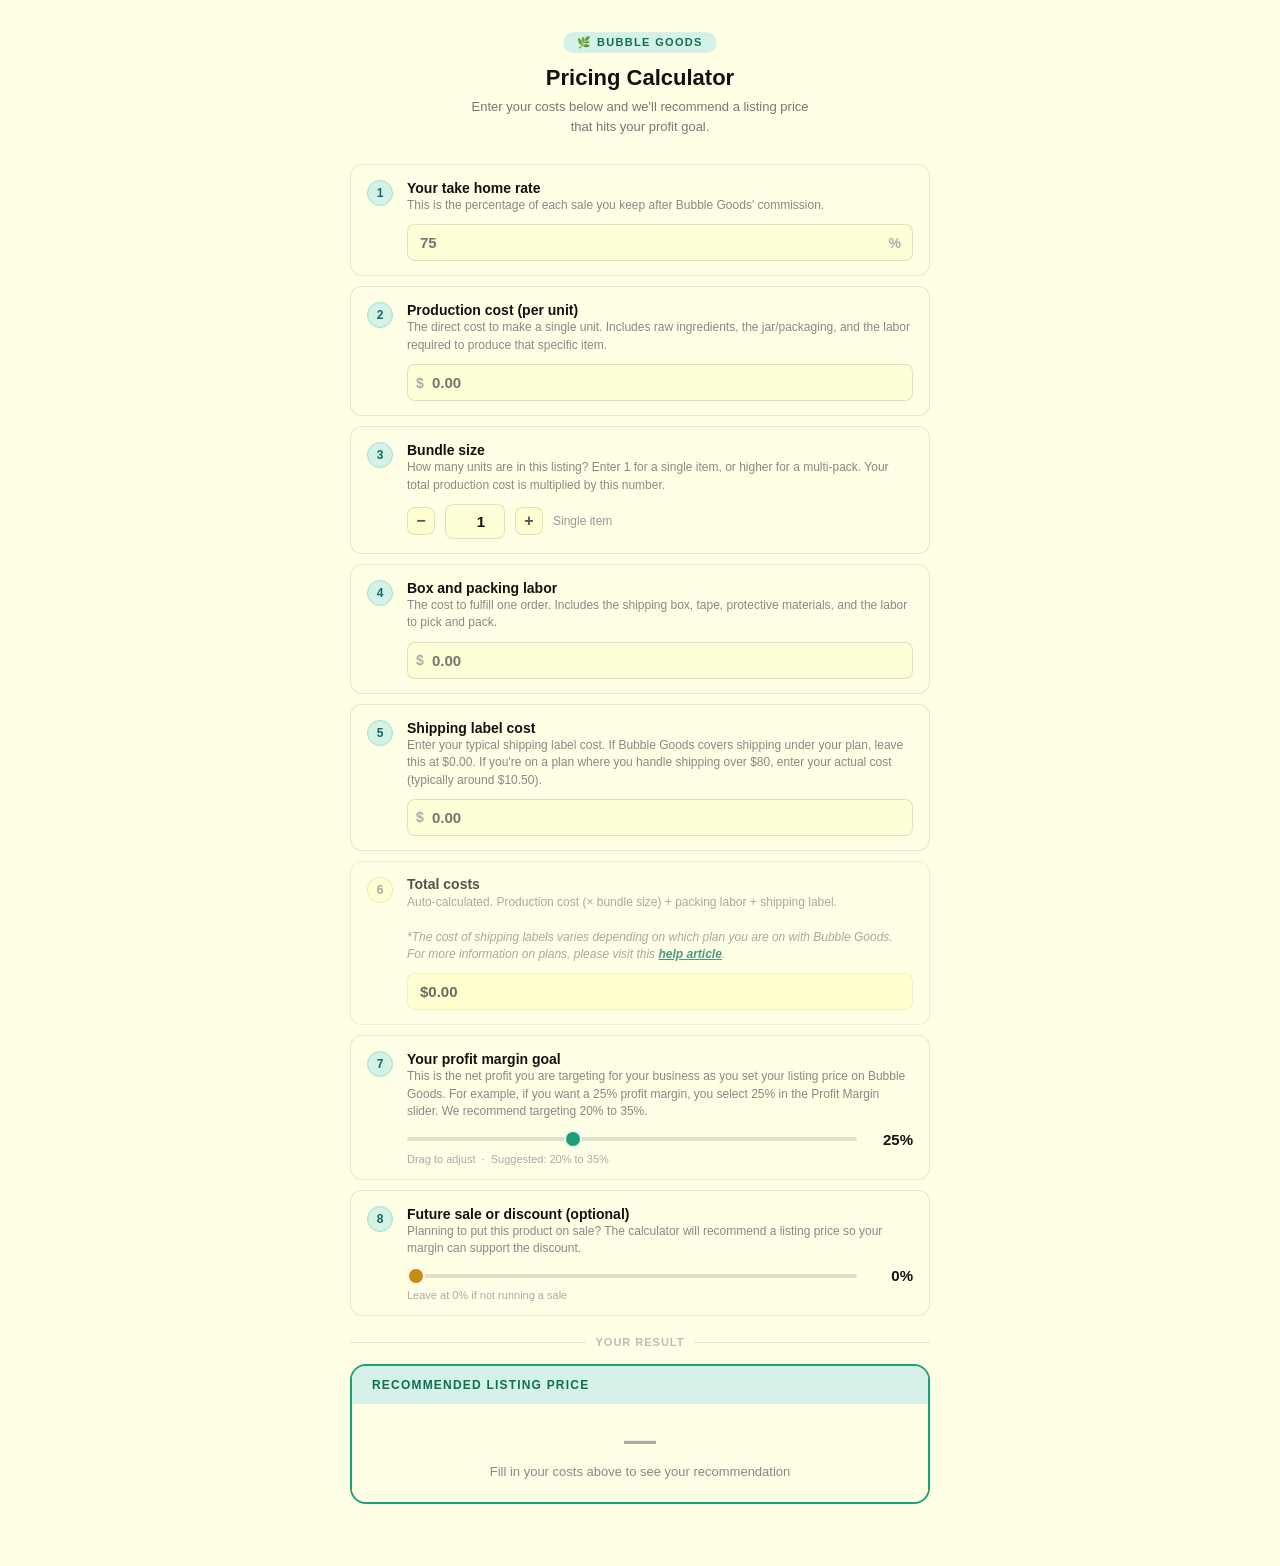
==== commit f00a0089: "Update stylesheet and script version in calculator.html" ====
--- a/calculator.html
+++ b/calculator.html
@@ -4,7 +4,7 @@
 <meta charset="UTF-8">
 <meta name="viewport" content="width=device-width, initial-scale=1.0">
 <title>Bubble Goods Pricing Calculator</title>
-<link rel="stylesheet" href="styles.css?v=15">
+<link rel="stylesheet" href="styles.css?v=16">
 </head>
 <body>
 <div class="wrap">
@@ -195,6 +195,6 @@
 
 </div>
 
-<script src="calculator.js?v=15"></script>
+<script src="calculator.js?v=16"></script>
 </body>
 </html>
--- a/styles.css
+++ b/styles.css
@@ -0,0 +1,121 @@
+* { box-sizing: border-box; margin: 0; padding: 0; }
+
+body {
+  font-family: -apple-system, BlinkMacSystemFont, 'Segoe UI', Helvetica, Arial, sans-serif;
+  background: #FFFFE6;
+  color: #1a1a1a;
+  padding: 32px 20px 48px;
+}
+.wrap { max-width: 580px; margin: 0 auto; }
+
+/* header */
+.header { text-align: center; margin-bottom: 28px; }
+.eyebrow { display: inline-block; font-size: 11px; font-weight: 700; letter-spacing: 0.12em; text-transform: uppercase; color: #0f6e56; background: #d4f2e7; border-radius: 99px; padding: 4px 14px; margin-bottom: 12px; }
+.main-title { font-size: 22px; font-weight: 700; color: #111; margin-bottom: 6px; }
+.main-sub { font-size: 13px; color: #777; line-height: 1.5; }
+
+/* step cards */
+.step-list { display: flex; flex-direction: column; gap: 10px; margin-bottom: 20px; }
+.step-card { background: #FFFFE6; border: 1px solid rgba(0,0,0,0.1); border-radius: 12px; padding: 14px 16px; display: flex; align-items: flex-start; gap: 14px; }
+.step-card.dimmed { opacity: 0.72; }
+.snum { width: 26px; height: 26px; border-radius: 50%; background: #FFFFC8; border: 1px solid rgba(0,0,0,0.1); font-size: 12px; font-weight: 700; color: #888; display: flex; align-items: center; justify-content: center; flex-shrink: 0; margin-top: 1px; }
+.snum.green { background: #d4f2e7; color: #0f6e56; border-color: #9fe1cb; }
+.sbody { flex: 1; min-width: 0; }
+.slabel { font-size: 14px; font-weight: 700; color: #111; margin-bottom: 2px; }
+.sdesc { font-size: 12px; color: #888; margin-bottom: 10px; line-height: 1.45; }
+.sdesc a { color: #0f6e56; text-decoration: underline; font-weight: 600; }
+.sdesc a:hover { color: #074d35; }
+
+/* inputs */
+.input-wrap { position: relative; }
+.ipfx { position: absolute; left: 9px; top: 50%; transform: translateY(-50%); font-size: 14px; font-weight: 600; color: #aaa; pointer-events: none; }
+.ipfx-suffix { position: absolute; right: 12px; top: 50%; transform: translateY(-50%); font-size: 14px; font-weight: 600; color: #aaa; pointer-events: none; }
+.step-input { width: 100%; padding: 9px 12px 9px 24px; border: 1.5px solid rgba(0,0,0,0.12); border-radius: 8px; font-size: 15px; font-weight: 600; color: #111; background: #FFFFD7; outline: none; transition: border-color 0.15s; -moz-appearance: textfield; }
+.step-input.no-prefix { padding-left: 12px; }
+.step-input.suffix-pct { padding-left: 12px; padding-right: 28px; }
+.step-input::-webkit-outer-spin-button,
+.step-input::-webkit-inner-spin-button { -webkit-appearance: none; margin: 0; }
+.step-input:focus { border-color: #1d9e75; background: rgba(255,255,255,0.9); }
+.step-input:focus-visible { outline: 2px solid #1d9e75; outline-offset: 1px; }
+.step-input.has-error { border-color: #c0392b; background: #fff8f8; }
+.step-input.disabled-look { opacity: 0.5; cursor: not-allowed; }
+
+.field-error { display: none; font-size: 11px; color: #c0392b; margin-top: 5px; font-weight: 600; }
+.field-error.visible { display: block; }
+.field-warn { display: none; font-size: 11px; color: #996600; margin-top: 5px; font-weight: 600; }
+.field-warn.visible { display: block; }
+
+.auto-val { font-size: 15px; font-weight: 700; color: #333; background: #FFFFC8; border: 1px solid rgba(0,0,0,0.08); border-radius: 8px; padding: 9px 12px; }
+
+/* sliders */
+.slider-row { display: flex; align-items: center; gap: 12px; margin-top: 4px; }
+.slider-track { flex: 1; -webkit-appearance: none; appearance: none; height: 4px; border-radius: 2px; background: rgba(0,0,0,0.12); outline: none; cursor: pointer; }
+.slider-track::-webkit-slider-thumb { -webkit-appearance: none; width: 18px; height: 18px; border-radius: 50%; background: #1d9e75; border: 2px solid rgba(255,255,255,0.9); cursor: pointer; }
+.slider-track::-moz-range-thumb { width: 18px; height: 18px; border-radius: 50%; background: #1d9e75; border: 2px solid rgba(255,255,255,0.9); cursor: pointer; }
+.slider-track:focus-visible { outline: 2px solid #1d9e75; outline-offset: 4px; border-radius: 4px; }
+.slider-track.discount-track::-webkit-slider-thumb { background: #c98a16; }
+.slider-track.discount-track::-moz-range-thumb { background: #c98a16; }
+.slider-val { font-size: 15px; font-weight: 700; color: #111; min-width: 44px; text-align: right; }
+.slider-hint { font-size: 11px; color: #aaa; margin-top: 5px; }
+
+/* bundle stepper */
+.bundle-row { display: flex; align-items: center; gap: 10px; }
+.bundle-btn { width: 28px; height: 28px; border: 1.5px solid rgba(0,0,0,0.12); border-radius: 8px; background: #FFFFD2; font-size: 16px; font-weight: 700; color: #555; cursor: pointer; display: flex; align-items: center; justify-content: center; flex-shrink: 0; font-family: inherit; }
+.bundle-btn:hover { border-color: #1d9e75; color: #1d9e75; }
+.bundle-btn:focus-visible { outline: 2px solid #1d9e75; outline-offset: 2px; }
+.bundle-input { width: 60px; text-align: center; padding: 8px 0; }
+.bundle-hint { font-size: 12px; color: #999; }
+
+/* divider */
+.divider { display: flex; align-items: center; gap: 10px; margin: 20px 0 16px; }
+.divider-line { flex: 1; height: 1px; background: rgba(0,0,0,0.1); }
+.divider-text { font-size: 11px; font-weight: 700; letter-spacing: 0.09em; text-transform: uppercase; color: #bbb; }
+
+/* result card */
+.result-card { border: 2px solid #1d9e75; border-radius: 16px; overflow: hidden; margin-bottom: 14px; }
+.result-header { background: #d4f2e7; padding: 12px 20px; display: flex; align-items: center; justify-content: space-between; flex-wrap: wrap; gap: 6px; }
+.result-label-text { font-size: 12px; font-weight: 700; text-transform: uppercase; letter-spacing: 0.1em; color: #0f6e56; }
+.result-badges { display: flex; gap: 6px; flex-wrap: wrap; }
+.result-badge { font-size: 11px; font-weight: 700; background: #1d9e75; color: rgba(255,255,255,0.95); border-radius: 99px; padding: 3px 10px; }
+.result-badge.bundle { background: #2c7be5; }
+.result-badge.sale { background: #c98a16; }
+.result-body { padding: 20px; text-align: center; background: #FFFFE6; }
+.result-price { font-size: 48px; font-weight: 800; color: #085041; line-height: 1; margin-bottom: 6px; transition: color 0.15s; }
+.result-price.muted { color: #aaa; font-size: 32px; }
+.result-price.error-color { color: #c0392b; font-size: 22px; }
+.result-hint { font-size: 13px; color: #888; line-height: 1.5; }
+
+/* sale preview */
+.sale-preview { display: none; margin-top: 14px; padding-top: 14px; border-top: 1px dashed rgba(0,0,0,0.15); }
+.sale-preview.visible { display: block; }
+.sale-row { display: flex; justify-content: space-between; align-items: center; padding: 4px 0; font-size: 13px; color: #666; }
+.sale-row span:last-child { font-weight: 700; color: #333; }
+.sale-row.highlight span:last-child { color: #c98a16; font-size: 15px; }
+.sale-row.profit-pos span:last-child { color: #0f6e56; }
+.sale-row.profit-neg span:last-child { color: #c0392b; }
+
+/* summary box */
+.summary-box { background: #FFFFD2; border: 1px solid rgba(0,0,0,0.08); border-radius: 12px; padding: 14px 16px; margin-bottom: 12px; display: none; }
+.srow { display: flex; justify-content: space-between; font-size: 13px; padding: 3px 0; color: #666; }
+.srow span:last-child { font-weight: 600; color: #333; }
+.srow.stotal { font-weight: 700; color: #111; border-top: 1px solid rgba(0,0,0,0.08); margin-top: 6px; padding-top: 8px; }
+.srow.stotal span:last-child { color: #111; }
+.srow.ssep { margin-top: 8px; }
+
+/* alerts */
+.alert { display: none; border-radius: 10px; padding: 11px 14px; font-size: 12px; line-height: 1.55; margin-bottom: 10px; }
+.alert.visible { display: block; }
+.alert-warn { background: #fff8ec; border: 1px solid #f0c060; color: #7a5000; }
+.alert-warn strong { color: #5a3800; }
+.alert-error { background: #fff0f0; border: 1px solid #f5a0a0; color: #8b1a1a; }
+.alert-error strong { color: #6b0000; }
+
+/* smart shipping warning */
+.smart-warning { display: none; background: #fff8ec; border: 1.5px solid #f0c060; border-radius: 12px; padding: 14px 16px; margin-bottom: 12px; font-size: 13px; color: #5a3800; line-height: 1.55; }
+.smart-warning.visible { display: block; }
+.smart-warning .sw-title { display: flex; align-items: center; gap: 6px; font-weight: 700; color: #5a3800; margin-bottom: 4px; font-size: 13px; }
+.smart-warning .sw-icon { font-size: 14px; }
+.smart-warning strong { color: #3a2400; }
+.smart-warning .sw-suggest { margin-top: 6px; padding-top: 6px; border-top: 1px dashed rgba(122,80,0,0.3); font-size: 12px; color: #7a5000; }
+
+.sr-only { position: absolute; width: 1px; height: 1px; padding: 0; margin: -1px; overflow: hidden; clip: rect(0,0,0,0); white-space: nowrap; border: 0; }
